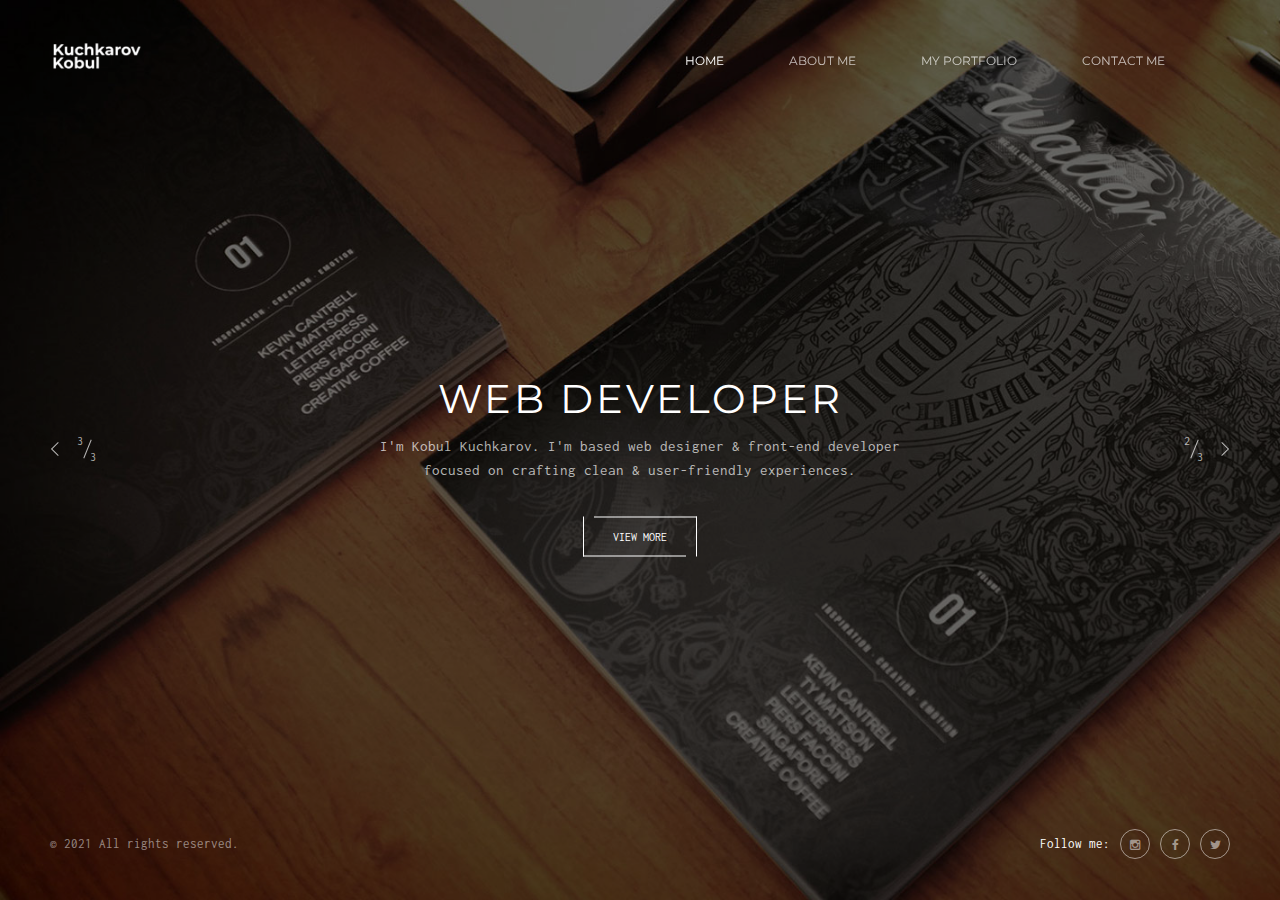
==== docs/index.html @ e6074349 "Done!" ====
<!DOCTYPE html>
<html>
<head>
    <meta http-equiv="content-type" content="text/html; charset=utf-8" />
    <meta name="format-detection" content="telephone=no" />
    <meta name="apple-mobile-web-app-capable" content="yes" />
    <meta name="viewport" content="width=device-width, initial-scale=1, maximum-scale=1.0, user-scalable=no, minimal-ui"/>
    
   <!-- fonts collection 8 -->
    <link href='https://fonts.googleapis.com/css?family=Inconsolata:400,700' rel='stylesheet' type='text/css'>
    <link href='https://fonts.googleapis.com/css?family=Montserrat:400,700' rel='stylesheet' type='text/css'>
    <link href='https://fonts.googleapis.com/css?family=Droid+Serif:400italic,700italic' rel='stylesheet' type='text/css'>

    <link href="css/bootstrap.min.css" rel="stylesheet" type="text/css" />
    <link href="css/bootstrap.extension.css" rel="stylesheet" type="text/css" />
    <link href="css/font-awesome.min.css" rel="stylesheet" type="text/css" />
    <link href="css/style.css" rel="stylesheet" type="text/css" />
    <link href="css/swiper.css" rel="stylesheet" type="text/css" />
    <link href="css/boxesFx.css" rel="stylesheet" type="text/css" />
    <!--[if lt IE 9]>
        <link rel="stylesheet" type="text/css" href="css/ie8-and-down.css" />
    <![endif]-->
    <!--[if IE 9]>
        <link href="css/ie9.css" rel="stylesheet" type="text/css" />
    <![endif]-->

    <link rel="shortcut icon" href="img/favicon.ico" />
    <title>Portfolio - Kobul Kuchkarov</title>
</head>
<body class="fonts-8">

    <!-- LOADER -->
    <div id="content-block">
        <!-- HEADER -->
        <header class="type-4 fixed light">
            <div class="wide-container-fluid">
                <div class="row">
                    <div class="col-xs-6 col-sm-2">
                        <a class="logo" href="index.html"><img src="img/logo1.png" alt="" /></a>  
                    </div>
                    <div class="col-xs-6 col-sm-10 text-right">

                        <div class="navigation-wrapper">

                            <a class="logo responsive"><img src="img/logo1.png" alt="" /></a>

                            <div class="navigation-overflow">
                                <nav class="text-left clearfix">
                                    <ul>
                                        <li class="active">
                                        <a href="index.html">Home</a>
                                        <span class="toggle-icon"></span>
                                    </li>
                                    <li>
                                        <a href="about.html">About Me</a>
                                        <span class="toggle-icon"></span>
                                    </li>
                                    <li>
                                        <a href="portfolio.html">My portfolio</a>
                                        <span class="toggle-icon"></span>
                                    </li>
                                    <li>
                                        <a href="contacts.html">Contact Me</a>
                                        <span class="toggle-icon"></span>
                                    </li>
                                    </ul>
                                </nav>
                            </div>

                            <div class="follow style-1">
                                <span class="title">Follow me:</span>
                                <a class="entry" href="https://www.instagram.com/kkchkrv/" target="_blank"><i class="fa fa-instagram"></i></a>
	                            <a class="entry" href="https://www.facebook.com/k.r.kuchkarov" target="_blank"><i class="fa fa-facebook"></i></a>    
	                            <a class="entry" href="https://twitter.com/KobulKuchkarov" target="_blank"><i class="fa fa-twitter"></i></a>
                            </div>
                            
                        </div>

                        <div class="hamburger-icon open-navigation">
                            <span></span>
                            <span></span>
                            <span></span>
                        </div>
                    </div>
                </div>
            </div>
            <div class="close-layer toggle-visibility"><div class="button-close"></div></div>
        </header>

        <div class="page-height">

            <div class="homepage-9-container">

                <div class="homepage-9-slider">
                    <div id="boxgallery" class="boxgallery" data-effect="effect-1">
                        <div class="panel">
                            <img src="img/background-33.jpg" alt=""/>
                        </div>
                        <div class="panel">
                            <img src="img/background-34.jpg" alt=""/>
                        </div>
                        <div class="panel">
                            <img src="img/background-35.jpg" alt=""/>
                        </div>

                        <div class="boxgallery-text">
                            <div class="boxgallery-text-panel">
                                <div class="text">
                                    <div class="text-animation">
                                    </div>
                                    <div class="empty-space col-xs-b35"></div>
                                    <div class="text-animation delay-1">
                                        <div class="slide-title h2 small light">WEB DEVELOPER</div>
                                    </div>
                                    <div class="empty-space col-xs-b15"></div>
                                    <div class="text-animation delay-2">
                                        <div class="slide-description simple-article large light transparent">I'm Kobul Kuchkarov. I'm based web designer & front‑end developer focused on crafting clean & user‑friendly experiences.</div>
                                    </div>
                                    <div class="empty-space col-xs-b35"></div>
                                    <div class="text-animation delay-3">
                                        <a href="about.html" class="button type-3 light">view more</a>
                                    </div>
                                </div>
                            </div>
                            <div class="boxgallery-text-panel">
                                <div class="text">
                                    <div class="text-animation">
                                    </div>
                                    <div class="empty-space col-xs-b35"></div>
                                    <div class="text-animation delay-1">
                                        <div class="slide-title h2 small light">I'M DEVELOPING</div>
                                    </div>
                                    <div class="empty-space col-xs-b15"></div>
                                    <div class="text-animation delay-2">
                                        <div class="slide-description simple-article large light transparent">Incredible Website, I am passionate about building excellent software that improves the lives of those around me. </div>
                                    </div>
                                    <div class="empty-space col-xs-b35"></div>
                                    <div class="text-animation delay-3">
                                        <a href="portfolio.html" class="button type-3 light">view more</a>
                                    </div>
                                </div>
                            </div>
                            <div class="boxgallery-text-panel">
                                <div class="text">
                                    <div class="text-animation">
                                    </div>
                                    <div class="empty-space col-xs-b35"></div>
                                    <div class="text-animation delay-1">
                                        <div class="slide-title h2 small light">CONTACT ME</div>
                                    </div>
                                    <div class="empty-space col-xs-b15"></div>
                                    <div class="text-animation delay-2">
                                        <div class="slide-description simple-article large light transparent">Let's discuss what do you need. Contact me in any way convenient for you.</div>
                                    </div>
                                    <div class="empty-space col-xs-b35"></div>
                                    <div class="text-animation delay-3">
                                        <a href="contacts.html" class="button type-3 light">view more</a>
                                    </div>
                                </div>
                            </div>
                        </div>
                    </div>
                </div>

                
            </div>
        </div>
        <!-- FOOTER -->
        <footer class="type-2 transparent">
            <div class="wide-container-fluid">
                <div class="row">
                    <div class="col-md-6 col-xs-text-center col-md-text-left col-sm-b10 col-md-b0">
                        <div class="copyright">
                            <div class="simple-article small light transparent">
                                &copy; 2021 All rights reserved. 
                            </div>
                        </div>
                        <div class="empty-space col-xs-b20 col-md-b0"></div>
                    </div>
                    <div class="col-md-6 col-xs-text-center col-md-text-right">
                        <div class="follow style-3">
                            <span class="title">Follow me:</span>
                            <a class="entry" href="https://www.instagram.com/kkchkrv/" target="_blank"><i class="fa fa-instagram"></i></a>
                            <a class="entry" href="https://www.facebook.com/k.r.kuchkarov" target="_blank"><i class="fa fa-facebook"></i></a>    
                            <a class="entry" href="https://twitter.com/KobulKuchkarov" target="_blank"><i class="fa fa-twitter"></i></a>
                        </div>
                    </div>
                </div>
            </div>
        </footer>
    </div>

    <script src="js/jquery-2.1.4.min.js"></script>
    <script src="js/swiper.jquery.min.js"></script>
    <script src="js/jquery.mousewheel.min.js"></script>
    <script src="js/global.js"></script>

    <script src="js/modernizr.custom.js"></script>
    <script src="js/boxesFx.js"></script>
    <script>
        new BoxesFx( document.getElementById( 'boxgallery' ) );
    </script>

</body>
</html>
---- docs/css/style.css ----
/*-------------------------------------------------------------------------------------------------------------------------------*/
/*This is main CSS file that contains custom style rules used in this template*/
/*-------------------------------------------------------------------------------------------------------------------------------*/
/* Template Name: "Modesto"*/
/* Version: 1.0 Initial Release*/
/* Build Date: 06-02-2016*/
/* Author: LionStyle*/
/* Website: http://moonart.net.ua/modesto/ 
/* Copyright: (C) 2016 */
/*-------------------------------------------------------------------------------------------------------------------------------*/

/*--------------------------------------------------------*/
/* TABLE OF CONTENTS: */
/*--------------------------------------------------------*/
/* 01 - RESET STYLES */
/* 02 - GLOBAL SETTINGS */
/* 03 - HEADER */
/* 04 - OVERLAY MENUS */
/* 05 - FOOTER */
/* 06 - HOMEPAGE 1 */
/* 07 - HOMEPAGE 2 */
/* 08 - HOMEPAGE 3 */
/* 09 - HOMEPAGE 8 */
/* 10 - HOMEPAGE 4 */
/* 11 - HOMEPAGE 5 */
/* 12 - HOMEPAGE 6 */
/* 13 - HOMEPAGE 7 */
/* 14 - HOMEPAGE 9 */
/* 15 - HOMEPAGE 10 */
/* 16 - HOMEPAGE 12 */
/* 17 - HOMEPAGE 13 */
/* 18 - HOMEPAGE 14 */
/* 19 - HOMEPAGE 2.1 */
/* 21 - HOMEPAGE 2.3 */
/* 22 - HOMEPAGE 2.4 */
/* 23 - HOMEPAGE 2.5 */
/* 24 - HOMEPAGE 2.6 */
/* 25 - HOMEPAGE VIDEO */
/* 26 - ABOUT 1 */
/* 27 - ABOUT 2 */
/* 28 - ABOUT 3 */
/* 29 - SERVICES 1 */
/* 30 - SERVICES 2 */
/* 31 - SERVICES 3 */
/* 32 - SERVICES 4 */
/* 33 - CONTACTS 1 */
/* 34 - CONTACTS 2 */
/* 35 - PORTFOLIO 1 */
/* 36 - PORTFOLIO 2 */
/* 37 - PORTFOLIO 3 */
/* 38 - PORTFOLIO 4 */
/* 39 - PORTFOLIO 5 */
/* 40 - PORTFOLIO 6 */
/* 41 - PORTFOLIO 7 */
/* 42 - PORTFOLIO DETAIL 1 */
/* 43 - PORTFOLIO DETAIL 2 */
/* 44 - PORTFOLIO DETAIL 3 */
/* 45 - BLOG 1 */
/* 46 - BLOG 2 */
/* 47 - BLOG 3 */
/* 48 - BLOG 4 */
/* 49 - BLOG DETAIL 1 */
/* 50 - BLOG DETAIL 2 */
/* 51 - BLOG DETAIL 3 */
/* 52 - TEASER 1 */
/* 53 - TEASER 2 */
/* 54 - MEDIA QUERIES */
/* 55 - CSS ANIMATIONS */


/*-------------------------------------------------------------------------------------------------------------------------------*/
/* 01 - RESET STYLES */
/*-------------------------------------------------------------------------------------------------------------------------------*/
html{overflow-y: scroll;}
html, body, div, span, applet, object, iframe, h1, h2, h3, h4, h5, h6, p, blockquote, pre, a, abbr, acronym, address, big, cite, code, del, dfn, em, img, ins, kbd, q, s, samp, small, strike, strong, sub, sup, tt, var, b, u, i, center, dl, dt, dd, ol, ul, li, fieldset, form, label, legend, table, caption, tbody, tfoot, thead, tr, th, td, article, aside, canvas, details, embed, figure, figcaption, footer, header, hgroup, menu, nav, output, ruby, section, summary, time, mark, audio, video {margin: 0; padding: 0; border: 0; font-size: 100%; font: inherit; vertical-align: baseline;}
h1, h2, h3, h4, h5, h6{font-weight: 400;}
/* HTML5 display-role reset for older browsers */
article, aside, details, figcaption, figure, footer, header, hgroup, menu, nav, section {display: block;}
blockquote, q {quotes: none;}
blockquote:before, blockquote:after, q:before, q:after {content: ''; content: none;}
body *{-webkit-text-size-adjust:none;}
.clear{clear:both; overflow:hidden; height:0px; font-size:0px; display: block;}
input:focus, select:focus, textarea:focus, button:focus {outline: none;}
input, textarea, select{font-weight: 400; -webkit-appearance: none; appearance: none; border-radius: 0; background: none; border: none; margin: 0; width: 100%;}
textarea{display: block; resize: none; overflow: auto;}
select::-ms-expand{display: none;}
input[type="submit"], input[type="file"]{position: absolute; left: 0; top: 0; width:100%; height:100%; opacity:0; border:none; cursor:pointer; z-index: 1;}
a, a:link, a:visited, a:active, a:hover{cursor: pointer; text-decoration: none; outline: none;}
body{font-weight: 400; font-size: 14px; line-height: 1;}
b, strong{font-weight: 700;}
i{font-family: 'Droid Serif', serif; font-style: italic;}
ul, ol{list-style: none;}
a{color: inherit;}
blockquote .small:before, blockquote footer:before, blockquote small:before{content: "";}
blockquote .small, blockquote footer, blockquote small{color: #222;}


/*-------------------------------------------------------------------------------------------------------------------------------*/
/* 02 - GLOBAL SETTINGS */
/*-------------------------------------------------------------------------------------------------------------------------------*/
/*main*/
#content-block{position: relative; overflow: hidden; left: 0;}
#content-block *:last-child:not(.empty-space){margin-bottom: 0;}
.container{max-width: 100%;}
@media (min-width: 992px) {
	body.min-height .page-height{height: 600px!important;}
}
.wide-container{margin: 0 auto; padding: 0 150px; height: 100%; position: relative;}
.wide-container-fluid{position: relative; padding: 0 50px;}
.wide-container-fluid.wide-paddings{padding: 0 115px;}
.toggle-visibility{opacity: 0; visibility: hidden;}
.toggle-visibility.active, body.mobile .toggle-visibility{opacity: 1; visibility: visible;}
body.mobile .toggle-visibility{display: none;}
body.mobile .toggle-visibility.active{display: block;}
.slide-title, .slide-description, .empty-space{display: block;}
.empty-space:after{content: ""; display: block; clear: both;}
.overflow-hidden{overflow: hidden;}
html.overflow-hidden body{overflow: hidden;}
/*table*/
.table-view{height: 100%; width: 100%; display: table;}
.row-view{display: table-row;}
.cell-view{display: table-cell; vertical-align: middle; width: 10000px;}
/*body selection*/
body ::selection {color: white; background: black;}
body ::-moz-selection {color: white; background: black;}
/*helper classes*/
.nopadding, .nopadding>*[class*="col"]{padding-left: 0; padding-right: 0; margin-left: 0; margin-right: 0;}
.line-through{display: inline-block; position: relative;}
.line-through:after{position: absolute; width: 100%; height: 1px; left: 0; top: 50%; background: currentColor; content: "";}
.clearfix:after{content: ""; display: block; clear: both;}
.valign-middle {
	display: -ms-flexbox;
	display: -webkit-flex;
	display: flex;

	-ms-flex-align: center;
	-webkit-align-items: center;
	-webkit-box-align: center;

	align-items: center;
}
.page-height{position: relative;}
.full-size{position: absolute; left: 0; top: 0; width: 100%; height: 100%;}
.text-left{text-align: left;}
.text-center{text-align: center;}
.text-right{text-align: right;}
.hidden{display: none!important;}
.visible{display: block!important;}
.inline-indent{width: 10px; height: 1px; background: currentColor; display: inline-block; vertical-align: middle; margin-right: 10px; position: relative; top: -1px;}
.fixed-background{background-size: cover; background-position: center top; background-attachment: fixed;}
body.mobile .fixed-background{background-attachment: scroll;}
.label{white-space: normal;}
/*loader*/
#loader-wrapper{position: fixed; left: -100px; top: -100px; right: -100px; bottom: -100px; background: #fff; z-index: 12;}
/*arrow pagination*/
.slider-click{font-size: 12px; line-height: 30px; color: #989898; position: absolute; left: 0; top: 50%; margin-top: -16px; height: 30px; cursor: pointer;}
.slider-click.right{left: auto; right: 0;}
.slider-click .arrow{width: 10px; height: 10px; position: absolute; left: 3px; top: 50%; margin-top: -5px; border-left: 1px currentColor solid; border-bottom: 1px currentColor solid; transform: rotate(45deg); -webkit-transform: rotate(45deg);}
.slider-click.right .arrow{left: auto; right: 3px; transform: rotate(-135deg); -webkit-transform: rotate(-135deg);}
.slider-click .number{position: absolute; left: 10px; width: 53px;}
.slider-click.right .number{left: auto; right: 10px;}
.slider-click .left{text-align: right; float: left; width: 23px; height: 30px; position: relative; top: -8px;}
.slider-click .right{float: right; width: 23px; height: 30px; position: relative; top: 8px;}
.slider-click .middle{position: absolute; left: 50%; top: 50%; width: 1px; height: 20px; margin-top: -10px; background: currentColor; transform: rotate(22deg); -webkit-transform: rotate(22deg);}
.slider-click:hover{color: #000;}
.slider-click:hover .middle{height: 40px; margin-top: -20px;}
.slider-click:hover .left{top: -4px;}
.slider-click:hover .right{top: 4px;}
.slider-click.disabled{opacity: 0; cursor: default;}
.slider-click.light{color: rgba(255,255,255,.7);}
.slider-click.light:hover{color: rgba(255,255,255,1);}
.slider-click .preview-entry{position: absolute; left: 63px; top: 50%; margin-top: -60px; z-index: 2; background-size: cover; background-position: center center; opacity: 0; transform: perspective(500px) rotateY(90deg); -webkit-transform: perspective(500px) rotateY(90deg); transform-origin: 0 50%; -webkit-transform-origin: 0 50%; width: 160px; height: 120px;}
.slider-click.right .preview-entry{transform: perspective(500px) rotateY(-90deg); -webkit-transform: perspective(500px) rotateY(-90deg); transform-origin: 100% 50%; -webkit-transform-origin: 100% 50%; left: auto; right: 63px;}
.slider-click:hover .preview-entry.active{transform: perspective(1000px) rotateY(0deg); -webkit-transform: perspective(1000px) rotateY(0deg); opacity: 1;}
/*mouseover*/
.mouseover{overflow: hidden; background-size: cover; background-position: center top;}
.mouseover:after{position: absolute; left: 0; top: 0; width: 100%; height: 100%; background: rgba(0,0,0,0); content: "";}
.mouseover:hover:after{background: rgba(0,0,0,.4);}
.mouseover:hover:before{transform: rotate(0deg); -webkit-transform: rotate(0deg); opacity: 1;}
.mouseover-helper-frame{z-index: 1; position: absolute; left: 40px; top: 40px; right: 40px; bottom: 40px; opacity: 0;}
.mouseover:hover .mouseover-helper-frame{opacity: 1;}
.mouseover-helper-frame:before, .mouseover-helper-frame:after{border: 1px rgba(255,255,255,.4) solid; content: ""; position: absolute; width: 0%; height: 0%;}
.mouseover:hover .mouseover-helper-frame:before, .mouseover:hover .mouseover-helper-frame:after{width: 100%; height: 100%;}
.mouseover-helper-frame:before{border-top-color: transparent; border-right-color: transparent; left: 0; bottom: 0;}
.mouseover-helper-frame:after{border-bottom-color: transparent; border-left-color: transparent; right: 0; top: 0;}
.mouseover-helper-icon{width: 69px; height: 69px; position: absolute; left: 50%; top: 50%; margin: -34.5px 0 0 -34.5px; z-index: 1; transform: rotate(45deg); -webkit-transform: rotate(45deg); opacity: 0;}
.mouseover-helper-icon:before{width: 100%; height: 1px; left: 50%; margin-left: -34.5px; top: 34px; content: ""; background: #fff; position: absolute;}
.mouseover-helper-icon:after{height: 100%; width: 1px; top: 50%; margin-top: -34.5px; left: 34px; content: ""; background: #fff; position: absolute;}
.mouseover:hover .mouseover-helper-icon{transform: rotate(0deg); -webkit-transform: rotate(0deg); opacity: 1;}
body.mobile .mouseover .mouseover-helper-frame, body.mobile .mouseover .mouseover-helper-icon, body.mobile .mouseover:after{display: none;}
.mouseover-simple{position: relative; display: inline-block; white-space: nowrap;}
.mouseover-simple:after, .mouseover-simple:before{content: ""; position: absolute; height: 1px; right: 50%; left: 50%; background: currentColor; top: 50%;}
.mouseover-simple.size-1:after, .mouseover-simple.size-1:before{height: 2px; margin-top: -2px;}
.mouseover-simple:before{left: 50%; right: 50%;}
.mouseover-simple:hover:after, .mouseover-simple.active:after{left: -5px;}
.mouseover-simple:hover:before, .mouseover-simple.active:before{right: -5px;}
.blog-mouseover-1{background: url(../img/blog-mouseover-pixel-1.png) repeat-y; background-size: 100000px 34px; background-position: -100000px 5px; -webkit-transition:all 0.3s ease-out; transition:all 0.3s ease-out;}
.blog-mouseover-1:hover{background-position: 0 5px; -webkit-transition:all 60s ease-out; transition:all 60s ease-out;}

.blog-mouseover-2{background: url(../img/blog-mouseover-pixel-2.png) repeat-y; background-size: 100000px 24px; background-position: -100000px -1px; -webkit-transition:all 0.3s ease-out; transition:all 0.3s ease-out;}
.blog-mouseover-2:hover{background-position: 0 -1px; -webkit-transition:all 60s ease-out; transition:all 60s ease-out;}
.h5.blog-mouseover-2{background-position: -100000px -2px;}
.h5.blog-mouseover-2:hover{background-position: 0 -2px;}

.blog-mouseover-3{background: url(../img/blog-mouseover-pixel-3.png) repeat-y; background-size: 100000px 30px; background-position: -100000px 2px; -webkit-transition:all 0.3s ease-out; transition:all 0.3s ease-out;}
.blog-mouseover-3:hover{background-position: 0 2px; -webkit-transition:all 60s ease-out; transition:all 60s ease-out;}
/* Tablets (>=768px)*/
@media (max-width: 991px) {
	.blog-mouseover-1, .blog-mouseover-2{background: none;}
}
/*poster 3d*/
.poster-3d *, .poster-3d *:after, .poster-3d *:before, .poster-3d:after{transition-delay: 0s!important; -webkit-transition-delay: 0s!important;}
.poster-3d.mouseover:hover:after{background: rgba(0,0,0,.15);}
.poster-3d *[class*="layer-"]{z-index: 1;}
.poster-3d:not(.animation-disabled), .poster-3d:not(.animation-disabled) *[class*="layer-"]{-webkit-transition:all 0.15s ease-out; transition:all 0.15s ease-out;}
.poster-3d.shadow:hover{box-shadow: 0 45px 100px rgba(0, 0, 0, 0.4);}
.poster-3d .shine{opacity: 0; z-index: 1;}
.poster-3d:hover .shine{opacity: 1;}
/**/
.simple-article{font-size: 14px; line-height: 24px; color: #222;}
.simple-article.small{font-size: 13px; line-height: 24px;}
.simple-article.large{font-size: 15px; line-height: 24px;}
.simple-article.light{color: #fff;}
.simple-article.grey{color: #989898;}
.simple-article.transparent{color: rgba(34,34,34,.7);}
.simple-article.light.transparent{color: rgba(255,255,255,.7);}
.simple-article.grey.transparent{color: rgba(152,152,152,.7);}
.simple-article img{max-width: 100%; height: auto; display: block;}
.simple-article ol{counter-reset: number;}
.simple-article ol li{padding-left: 0; margin-bottom: 8px;}
.simple-article ol li:before{counter-increment: number; content: "#" counter(number); color: #10ace0; margin-right: 5px;}
.simple-article ul li{margin-bottom: 8px;}
.simple-article ul li:before{content: ""; width: 15px; height: 1px; background: currentColor; display: inline-block; margin: 0 6px 0 15px; vertical-align: middle; position: relative; top: -1px;}
.simple-article ul.no-dash li:before{display: none;}
.simple-article h1, .h1, .simple-article h2, .h2, .simple-article h3, .h3, .simple-article h4, .h4, .simple-article h5, .h5, .simple-article h6, .h6{color: #222; margin: 0; font-weight: 400;}
.simple-article.light h1, .simple-article.light .h1, .h1.light, .simple-article.light h2, .simple-article.light .h2, .h2.light, .simple-article.light h3, .simple-article.light .h3, .h3.light, .simple-article.light h4, .simple-article.light .h4, .h4.light, .simple-article.light h5, .simple-article.light .h5, .h5.light, .simple-article.light h6, .simple-article.light .h6, .h6.light{color: #fff;}
.simple-article h1, .h1{font-size: 90px; line-height: 1em;}
.simple-article h1.small, .h1.small{font-size: 80px; line-height: 1em;}
.simple-article h2, .h2{font-size: 60px; line-height: 1em;}
.simple-article h2.small, .h2.small{font-size: 40px; line-height: 1em;}
.simple-article h3, .h3{font-size: 34px; line-height: 1em;}
.simple-article h3.small, .h3.small{font-size: 28px; line-height: 30px;}
.simple-article h4, .h4{font-size: 24px; line-height: 30px;}
.simple-article h4.small, .h4.small{font-size: 18px; line-height: 24px;}
.simple-article h5, .h5{font-size: 16px; line-height: 24px;}
.simple-article h5.small, .h5.small{font-size: 15px; line-height: 24px; }
.simple-article h6, .h6{font-size: 14px; line-height: 24px;}
.simple-article h6.small, .h6.small{font-size: 12px; line-height: 24px;}
.simple-article a:hover{text-decoration: underline;}
.simple-article a.button:hover, .simple-article a.mouseover-simple:hover{text-decoration: none;}
.simple-article.border-left{padding-left: 30px; border-left: 3px #222 solid;}
.simple-article.light.border-left{border-left-color: #fff;}
.simple-article br{line-height: 30px;}
.title-line{margin-bottom: 30px;}
.title-line span{height: 5px; width: 30px; display: inline-block; vertical-align: bottom; background: currentColor;}
/*Phones (<768px)*/
@media (max-width: 767px) {
	.simple-article h1, .h1{font-size: 34px;}
	.simple-article h1.small, .h1.small{font-size: 34px;}
	.simple-article h2, .h2{font-size: 30px;}
	.simple-article h2.small, .h2.small{font-size: 30px;}
	.simple-article h3, .h3{font-size: 28px;}
}
/**/
.button{display: inline-block; cursor: pointer; position: relative; text-align: center;}
.button input{opacity: 0;}
.button.type-1, .button.type-2{font-size: 13px; line-height: 18px; color: #989898; padding: 6px 0; position: relative; text-transform: uppercase;}
.button.type-2{color: rgba(34,34,34,.7);}
.button.type-1 span, .button.type-2 span{color: #222;}
.button.type-1:hover, .button.type-2:hover{color: #000;}
.button.type-1:after, .button.type-2:after{position: absolute; left: 0; bottom: 0; width: 100%; height: 1px; background: #a1a1a1; content: "";}
.button.type-2:after{background: #000;}
.button.type-1:hover:after, .button.type-2:hover:after{bottom: 100%; background: #000;}
.button.type-1.light, .button.type-2.light{color: rgba(255,255,255,.7);}
.button.type-1.light:hover, .button.type-2.light:hover{color: rgba(255,255,255,1)!important;}
.button.type-1.light span, .button.type-2.light span{color: #fff;}
.button.type-1.light:after, .button.type-2.light:after{background: #fff!important;}
.button.type-2:after{height: 2px;}
.button.type-3{color: #000; font-size: 12px; line-height: 18px; padding: 11px 30px; text-transform: uppercase; position: relative;}
.button.type-3:before{position: absolute; left: 0; top: 0; right: 11px; bottom: 0; border-left: 1px #000 solid; border-bottom: 1px #000 solid; content: "";}
.button.type-3:hover:before{left: 11px;}
.button.type-3:after{position: absolute; left: 11px; top: 0; right: 0; bottom: 0; border-right: 1px #000 solid; border-top: 1px #000 solid; content:"";}
.button.type-3:hover:after{right: 11px;}
.button.type-3.light{color: #fff;}
.button.type-3.light:before, .button.type-3.light:after{border-color: #fff;}
.button.type-3.grey{color: #222;}
.button.type-3.grey:before, .button.type-3.grey:after{border-color: #474645;}
.button-close{width: 46px; height: 46px; background: #151515; display: block; position: absolute; right: 0; top: 0; cursor: pointer;}
.button-close:before, .button-close:after{width: 14px; height: 2px; position: absolute; left: 50%; top: 50%; margin: -1px 0 0 -7px; content: ""; background: #fff; transform: rotate(45deg); -webkit-transform: rotate(45deg);}
.button-close:after{transform: rotate(-45deg); -webkit-transform: rotate(-45deg);}
.button-close:hover{background: #fff;}
.button-close:hover:before, .button-close:hover:after{background: #151515;}
.button-link{font-size: 12px; line-height: 30px; color: rgba(157,157,157,1); text-transform: uppercase; display: inline-block; position: relative; padding: 0 30px;}
.button-link.light{color: #fff;}
.button-link:before, .button-link:after{width: 16px; height: 1px; background: rgba(157,157,157,.5); content: ""; position: absolute; top: 50%; left: 0px;}
.button-link.light:before, .button-link.light:after{background: rgba(255,255,255,.5);}
.button-link:after{left: auto; right: 0px;}
.button-link:hover:before{left: 5px; background: currentColor;}
.button-link:hover:after{right: 5px; background: currentColor;}
.play-button{width: 76px; height: 76px; position: absolute; left: 50%; top: 50%; margin: -38px 0 0 -38px; cursor: pointer;}
.play-button:before{position: absolute; left: 0; top: 0; right: 0; bottom: 0; content: ""; border-radius: 50%; -webkit-border-radius: 50%; border: 2px #fff solid;}
.play-button:hover:before{left: -5px; top: -5px; right: -5px; bottom: -5px;}
.play-button:after{position: absolute; left: 50%; top: 50%; margin: -10px 0 0 -8px; content: ""; width: 0; height: 0; border-style: solid; border-width: 10px 0 10px 20px; border-color: transparent transparent transparent #fff;}
/**/
.input-wrapper{position: relative;}
.input-wrapper label{font-size: 14px; line-height: 12px; color: #989898; position: absolute; left: 0; width: 100%; top: 14px;}
.input-wrapper.light label{color: rgba(255,255,255,.5);}
.input-wrapper.invalid:after{content: ""; position: absolute; left: 0; bottom: 0; width: 100%; height: 1px; background: red;}
.input-wrapper .input{height: 40px; line-height: 40px; font-size: 14px; line-height: 40px; color: #fff; position: relative; z-index: 1; padding: 0 10px;}
.input-wrapper.light .input{color: #222;}
.input-wrapper textarea.input{height: 74px; line-height: 16px; padding: 5px 10px;}
.input-wrapper span{position: absolute; width: 100%; height: 1px; background: #989898; bottom: 0; left: 0; overflow: hidden;}
.input-wrapper.light span{background: rgba(255,255,255,.3);}
.input-wrapper span:after{content: ""; position: absolute; left: 0; bottom: 0; width: 0; height: 100px; background: #222;}
.input-wrapper.light span:after{background: #fff;}
.input-wrapper.focus .input+label{top: 48px; font-size: 11px; color: #222;}
.input-wrapper.light.focus .input+label{color: #fff;}
.input-wrapper.focus .input+label+span{height: 40px;}
.input-wrapper.focus .input+label+span:after{width: 100%;}
.input-wrapper.focus textarea.input+label{top: 82px;}
.input-wrapper.focus textarea.input+label+span{height: 74px;}

.input-wrapper label, .input-wrapper span, .input-wrapper span:after, .input-wrapper .icon{-webkit-transition:all 0.15s ease-out; transition:all 0.15s ease-out;}

.input-wrapper.focus span, .input-wrapper.focus label, .input-wrapper span:after, .input-wrapper.focus .icon{transition-delay: 0.3s; -webkit-transition-delay: 0.3s;}
.input-wrapper.focus span:after{transition-delay: 0s; -webkit-transition-delay: 0s;}
.input-wrapper.icon .input{padding-right: 40px;}
.input-wrapper.icon .icon{position: absolute; width: 40px; height: 40px; right: 0; top: 0; line-height: 40px; text-align: center; color: #aeaeae; font-size: 16px;}
.input-wrapper.icon .icon input{position: absolute; left: 0; top: 0; width: 100%; height: 100%;}
.input-wrapper.icon.focus .icon{color: #fff;}
.input-wrapper.light.icon .icon{color: #fff;}
.input-wrapper.light.icon.focus .icon{color: #aeaeae;}
/**/
.simple-slider{height: 750px; height: 80vh;}
.simple-slider .swiper-slide{background-size: cover; background-position: center top;}
.simple-slider.style-1{height: 600px;}
.simple-slider.style-1 .swiper-slide:before{content: ""; position: absolute; left: 0; top: 0; width: 100%; height: 100%; background: rgba(0,0,0,.3);}
/**/
.video-popup .iframe-wrapper{position: absolute; left: 0; top: 46px; bottom: 46px; right: 0;}

@media (max-width: 1360px) {
	.wide-container{padding: 0 50px;}
}
/* Tablets (>=768px)*/
@media (max-width: 991px) {
	.page-height.tablets-initial, body.min-height .page-height.tablets-initial{height: auto!important;}
	.simple-slider{height: 600px;}
}
/*Phones (<768px)*/
@media (max-width: 767px) {
	.page-height.responsive-initial, body.min-height .page-height.responsive-initial{height: auto!important;}
	.wide-container-fluid, .wide-container-fluid.wide-paddings, .wide-container{padding: 0 15px;}
	.simple-slider, .simple-slider.style-1{height: 300px;}
}


/*-------------------------------------------------------------------------------------------------------------------------------*/
/* 03 - HEADER */
/*-------------------------------------------------------------------------------------------------------------------------------*/
header{z-index: 10; position: relative; vertical-align: middle;}
header.fixed{position: fixed; left: 0; top: 0; width: 100%; -webkit-backface-visibility: hidden;}
header.absolute{position: absolute; left: 0; top: 0; width: 100%;}
header.fixed.scrolled{background: #fff; box-shadow: 0 0 10px rgba(0,0,0,.3);}
header.fixed.light.scrolled{background: #222;}
header.white{background: #fff;}
header.border-bottom{border-bottom: 1px #e3e3e3 solid;}
.logo{display: inline-block; height: 50px; line-height: 50px; margin-top: -20px; position: relative; top: 10px; vertical-align: bottom;}
.logo img{display: inline-block; vertical-align: middle; max-height: 30px; width: auto; top: -2px; position: relative;}
.logo.responsive{display: none; position: absolute; left: 15px; top: 10px;}
.navigation-wrapper{display: inline-block; margin-right: 65px;}
.navigation-wrapper:last-child{margin-right: 0;}
nav{display: block; position: relative; z-index: 1; top: 3px;}
@media (min-width: 992px) {
	nav li{float: left; position: relative;}
	nav>ul>li:not(:last-child){margin-right: 65px;}
	nav>ul>li>a{font-size: 12px; line-height: 30px; color: #989898; text-transform: uppercase; position: relative; display: inline-block;}
	nav>ul>li:hover>a, nav>ul>li.active>a{color: #444;}
	nav>ul ul{position: absolute; width: 200px; left: 50%; margin-left: -100px; top: 100%; padding: 15px 0; background: #222; opacity: 0; visibility: hidden; transform: translateX(10%); -webkit-transform: translateX(10%); display: block!important;}
	nav li:hover>ul{opacity: 1; visibility: visible; transform: translateX(0%); -webkit-transform: translateX(0%);}
	nav>ul ul li{float: none; padding: 0 30px;}
	nav>ul ul li a, .megamenu a{display: block; font-size: 12px; line-height: 18px; padding: 10px 0; color: rgba(255,255,255,.7); text-transform: uppercase; position:relative;}
	nav>ul>li>ul>li>a{padding-right: 15px;}
	nav>ul>li>ul>li>a+.toggle-icon{position: absolute; width: 0; height: 0; border-style: solid; border-width: 3px 0 3px 4px; border-color: transparent transparent transparent rgba(255,255,255,.7); right: 30px; top: 14px; content: "";}
	nav>ul>li>ul>li.active>a+.toggle-icon{border-color: transparent transparent transparent #fff;}
	nav>ul ul li:hover>a, nav>ul ul li.active>a, .megamenu a:hover, .megamenu a.active{color: #fff;}
	nav>ul ul ul{left: 100%; margin-left: 2px; top: -15px;}
	.megamenu-wrapper{position: static;}
	.megamenu{position: absolute; width: 100%; min-width: 830px; right: 0; top: 100%; padding: 15px 0; background: #222; padding: 15px 30px; opacity: 0; visibility: hidden; transform: translateX(10%); -webkit-transform: translateX(10%); display: block!important;}
	nav li:hover>.megamenu{opacity: 1; visibility: visible; transform: translateX(0%); -webkit-transform: translateX(0%);}
	.megamenu .title{font-size: 15px; line-height: 21px; color: #fff; padding: 8px 0; text-transform: uppercase; display: block;}
	header.light nav>ul>li>a{color: rgba(255,255,255,.7);}
	header.light nav>ul>li:hover>a, header.light nav>ul>li.active>a{color: #fff;}
}
.header-content{padding: 15px 0;}
.header-content .grey-line.vertical{position: relative; height: 60px; margin-top: -30px; top: 15px; display: inline-block; vertical-align: top;}
.header-block{line-height: 30px; color: #222;}
header.light .header-block{color: #fff;}
.header-block.grey{color: #989898;}
.header-block>a{margin: 0 45px;}
.header-block>a:first-child{margin-left: 0;}
.header-block>a:last-child{margin-right: 0;}
.hamburger-icon{width: 20px; height: 30px; position: relative; display: inline-block; cursor: pointer; margin-right: 45px; vertical-align: bottom;}
.hamburger-icon:last-child{margin-right: 0;}
.hamburger-icon span{width: 20px; height: 2px; background: #444; position: absolute; left: 0;}
.hamburger-icon.light span{background: #fff;}
header.light .hamburger-icon span{background: #fff;}
.hamburger-icon span:nth-child(1){top: 8px;}
.hamburger-icon:hover span:nth-child(1){top: 6px;}
.hamburger-icon span:nth-child(2){top: 14px;}
.hamburger-icon span:nth-child(3){top: 20px;}
.hamburger-icon:hover span:nth-child(3){top: 22px;}
.hamburger-icon.open-navigation{margin-right: 15px;}
.hamburger-icon.open-navigation:last-child{margin-right: 0;}
.hamburger-icon.open-navigation span{background: #444; width: 3px; height: 3px; border-radius: 50%; -webkit-border-radius: 50%; left: 13px;}
.open-navigation{display: none;}
header .follow{display: none; position: absolute; left: 0; bottom: 5px; width: 100%; text-align: left; padding: 0 15px; white-space: nowrap;}
header .follow .title, header .follow .entry{margin: 0;}

/*Desktops (>=992px)*/
@media (max-width: 1199px) {
	nav>ul>li:not(:last-child){margin-right: 35px;}
}

/* Tablets (>=768px)*/
@media (max-width: 991px) {
	.navigation-wrapper{-webkit-transition:all 0.3s ease-out; transition:all 0.3s ease-out;}
	.open-navigation{display: inline-block;}
	.navigation-wrapper{position: fixed; top: 0; width: 274px; left: -274px; height: 100%; background: white; z-index: 1;}
	.navigation-wrapper:before{content: ""; position: absolute; left: 0; top: 100%; margin-top: -1px; width: 100%; height: 300px; background: inherit;}
	.navigation-overflow{position: absolute; left: 0; top: 50px; bottom: 40px; right: 0; overflow-y: auto; -webkit-overflow-scrolling: touch;}
	body.open-menu .navigation-wrapper{transform: translateX(100%); -webkit-transform: translateX(100%);}
	header .close-layer{position: fixed; left: -150px; top: -150px; right: -150px; bottom: -150px; background: rgba(0,0,0,.5);}
	header .close-layer .button-close{top: 150px; right: 150px;}
	header .follow{display: block;}
	.logo.responsive{display: block;}

	nav{padding: 0 15px;}
	nav li{margin: 0!important; position: relative;}
	nav a{display: block; position: relative;}
	nav ul ul, .megamenu, .megamenu .rs-slide{padding-left: 15px;}
	.megamenu .row, .megamenu .row>*[class*="col"]{padding-left: 0; padding-right: 0; margin-left: 0; margin-right: 0;}
	nav ul ul, .rs-slide,.megamenu{display: none; -webkit-transition: none!important; transition: none!important;}
	/**/
	nav>ul>li>a{font-size: 20px; line-height: 22px; padding: 10px 30px 10px 0; text-transform: uppercase; color: #444;}
	nav>ul>li>a:before{content: ""; position: absolute; left: 0; bottom: 0; width: 0; height: 1px; background: #444;}
	nav>ul>li.active>a:before, nav>ul>li:hover>a:before, nav a.selected:before{width: 100%;}
	/**/
	nav>ul>li>ul>li>a, .megamenu .title{font-size: 16px; line-height: 18px; padding: 10px 30px 10px 0; color: #989898;}
	nav>ul>li>ul li.active>a, nav>ul>li>ul li:hover>a, .megamenu .rs-slide a.active, .megamenu .rs-slide a:hover, .megamenu .title.active, .megamenu .title:hover{color: #444;}
	/**/
	nav ul ul ul a, .megamenu .rs-slide a{font-size: 14px; line-height: 18px; text-transform: none; color: #989898; padding: 5px 0 5px 15px;}
	nav ul ul ul a:before, .megamenu .rs-slide a:before{width: 3px; height: 3px; background: currentColor; position: absolute; left: 0px; top: 14px; content: ""; border-radius: 50%; -webkit-border-radius: 50%;}
	/**/
	nav .toggle-icon{width: 41px; height: 41px; position: absolute; right: -12px; top: 0; cursor: pointer; color: #444;}
	nav .toggle-icon:before{position: absolute; width: 17px; height: 1px; background: currentColor; left: 12px; top: 20px; content: "";}
	nav .toggle-icon:after{position: absolute; width: 1px; height: 17px; background: currentColor; left: 20px; top: 12px; content: "";}
	nav .toggle-icon.active:after{height: 0; top: 20px;}
	nav>ul>li>ul>li .toggle-icon, .megamenu .toggle-icon{color: #989898;}

	/**/
	header nav{overflow: hidden;}
	header nav>ul>li{-webkit-transition:all 0.6s cubic-bezier(0.7, 0, 0.3, 1); transition:all 0.6s cubic-bezier(0.7, 0, 0.3, 1); transform: translateX(100%); -webkit-transform: translateX(100%); opacity: 0;}
	body.open-menu header nav>ul>li{transform: translateX(0%); -webkit-transform: translateX(0%); opacity: 1;}

	body.open-menu nav>ul>li:nth-child(1){transition-delay: 60ms; -webkit-transition-delay: 60ms;}
	body.open-menu nav>ul>li:nth-child(2){transition-delay: 120ms; -webkit-transition-delay: 120ms;}
	body.open-menu nav>ul>li:nth-child(3){transition-delay: 180ms; -webkit-transition-delay: 180ms;}
	body.open-menu nav>ul>li:nth-child(4){transition-delay: 240ms; -webkit-transition-delay: 240ms;}
	body.open-menu nav>ul>li:nth-child(5){transition-delay: 300ms; -webkit-transition-delay: 300ms;}
	body.open-menu nav>ul>li:nth-child(6){transition-delay: 360ms; -webkit-transition-delay: 360ms;}
	body.open-menu nav>ul>li:nth-child(7){transition-delay: 420ms; -webkit-transition-delay: 420ms;}
	body.open-menu nav>ul>li:nth-child(8){transition-delay: 480ms; -webkit-transition-delay: 480ms;}
	body.open-menu nav>ul>li:nth-child(9){transition-delay: 540ms; -webkit-transition-delay: 540ms;}
	body.open-menu nav>ul>li:nth-child(10){transition-delay: 600ms; -webkit-transition-delay: 600ms;}
}

/*header type 1*/
header.type-1{padding: 42.5px 35px; height: 115px;}
@media (max-height: 700px) {
	header.type-1{padding: 20px 15px; height: 70px;}
}
/*Phones (<768px)*/
@media (max-width: 767px) {
	header.type-1{padding: 10px 0; height: 50px; margin-bottom: 15px;}
}

/*header type 2*/
header.type-2{padding: 55px 0; height: 140px;}
/*Phones (<768px)*/
@media (max-width: 767px) {
	header.type-2{padding: 10px 0; height: 50px; margin-bottom: 15px;}
}
@media (min-width: 768px) {
	header.fixed.scrolled.type-2{padding: 22px 0; height: 74px;}
}

/*header type 3*/
header.type-3{padding: 31px 0; height: 92px;}
/*Phones (<768px)*/
@media (max-width: 767px) {
	header.type-3{padding: 10px 0; height: 50px; margin-bottom: 15px;}
}

/*header type 4*/
header.type-4{padding: 42.5px 0; height: 115px;}
/*Phones (<768px)*/
@media (max-width: 767px) {
	header.type-4{padding: 10px 0; height: 50px; margin-bottom: 15px;}
}
@media (min-width: 768px) {
	header.fixed.scrolled.type-4{padding: 22px 0; height: 74px;}
}

/*header type 5*/
header.type-5{background: #222;}

.header-empty-space{height: 115px;}
/*Phones (<768px)*/
@media (max-width: 767px) {
	.header-empty-space{height: 65px;}
}


/*-------------------------------------------------------------------------------------------------------------------------------*/
/* 04 - OVERLAY MENUS */
/*-------------------------------------------------------------------------------------------------------------------------------*/
.overlay{position: fixed; left: 0px; top: 0px; width: 100%; bottom: 0px; visibility: hidden; opacity: 0; z-index: 11;}
.overlay.frame{left: 30px; top: 30px; right: 30px; bottom: 30px; width: auto;}
.overlay .animation-wrapper{background: rgba(34,34,34,.95); transform: perspective(1000px) rotateX(66deg) scale(0.3) skewX(32deg) skewY(-40deg) rotateY(12deg); -webkit-transform: perspective(1000px) rotateX(66deg) scale(0.3) skewX(32deg) skewY(-40deg) rotateY(12deg);}
.overlay.active{visibility: visible; opacity: 1;}
body.mobile .overlay{left: -100%;}
body.mobile .overlay.active{left: 0%;}
body.mobile .overlay.frame.active{left: 30px;}
.overlay.active .animation-wrapper{transform: perspective(1000px) rotateX(0deg) scale(1) skewX(0deg) skewY(0deg) rotateY(0deg); -webkit-transform: perspective(1000px) rotateX(0deg) scale(1) skewX(0deg) skewY(0deg) rotateY(0deg);}
.overlay .content-wrapper{overflow: auto; -webkit-overflow-scrolling: touch; overflow-x: hidden; opacity: 0;}
.overlay.active .content-wrapper{opacity: 1;}
.overlay .cell-view.page-height{padding: 50px 0 15px 0;}
.overlay.frame .overlay-cell-align{margin-top: -60px;}
.overlay.frame .cell-view.page-height{padding-top: 110px;}

@media (min-width: 992px) {
	.overlay nav{display: block; margin-top: -8px;}
	.overlay nav > ul > li{padding-bottom: 26px; margin-right: 0;}
	.overlay nav > ul > li > a{font-size: 18px; color: #fff; line-height: 36px;}
	.overlay nav > ul > li > a:before{position: absolute; width: 0%; height: 1px; background: #fff; content: ""; left: 0; bottom: 0;}
	.overlay nav > ul > li:hover > a:before, .overlay nav > ul > li.active > a:before{width: 100%;}
	.overlay nav li{float: none; margin-left: 0!important;}
}
.overlay nav.single-column > ul > li:hover > a:before{width: 0;}
.overlay nav.single-column > ul > li > a:hover:before, .overlay nav.single-column > ul > li.active > a:before{width: 100%;}

.overlay .megamenu-wrapper{position: relative;}
.overlay .megamenu{right: auto; left: 100%; top: 0;}
.overlay nav>ul>li:nth-child(4) .megamenu, .overlay nav>ul>li:nth-child(5) .megamenu, .overlay nav>ul>li:nth-child(6) .megamenu, .overlay nav>ul>li:nth-child(7) .megamenu, .overlay nav>ul>li:nth-child(8) .megamenu{top: auto; bottom: 0;}
.overlay nav>ul>li>ul{left: 100%; margin-left: 0; top: 0;}
.overlay nav>ul>li:nth-child(4)>ul, .overlay nav>ul>li:nth-child(5)>ul, .overlay nav>ul>li:nth-child(6)>ul, .overlay nav>ul>li:nth-child(7)>ul, .overlay nav>ul>li:nth-child(8)>ul{top: auto; bottom: 0;}
.overlay .button-close{position: fixed; z-index: 2;}
.overlay.frame .button-close{top: 30px; right: 30px;}
/**/
.twitter-entry{background: #1cb7eb; padding: 30px;}
.twitter-entry.light{background: #efefef;}
.twitter-entry a:hover{text-decoration: underline;}
.twitter-entry .date, .twitter-entry .link{font-size: 11px; line-height: 20px; color: rgba(255,255,255,.7);}
.twitter-entry.light .date, .twitter-entry.light .link, .twitter-entry.light .author{color: #989898;}
.twitter-entry .author{font-size: 12px; line-height: 20px; color: #fff;}
.twitter-entry .link{font-size: 12px;}
.twitter-entry .fa{font-size: 18px; color: rgba(255,255,255,.7);}
.twitter-entry.light .fa{color: #1cb7eb;}
.overlay-thumbnails-wrapper{max-width: 375px;}
.overlay-thumbnails-wrapper-two-columns{max-width: 360px;}
.overlay-thumbnail{display: block; position: relative; overflow: hidden; background: #000;}
.overlay-thumbnail img{display: block; width: 100%; height: auto;}
.overlay-thumbnail img:first-child{opacity: 0.6;}
.overlay-thumbnail img:last-child{position: absolute; left: 0; top: 0;}
.overlay-thumbnail:hover img:last-child{transform: scale(2); -webkit-transform: scale(2); opacity: 0;}
.icon-description-entry .fa{float: left; line-height: inherit; font-size: 20px;}
.icon-description-entry .fa+p{margin-left: 35px;}

/* Tablets (>=768px)*/
@media (max-width: 991px) {
	.overlay nav{padding: 0;}
	/**/
	.overlay nav>ul>li>a{color: #fff;}
	.overlay nav>ul>li>a:before{background: #fff;}
	/**/
	.overlay nav>ul>li>ul>li>a, .overlay .megamenu .title{color: rgba(255,255,255,.5);}
	.overlay nav>ul>li>ul li.active>a, .overlay nav>ul>li>ul li:hover>a, .overlay .megamenu .rs-slide a.active, .overlay .megamenu .rs-slide a:hover, .overlay .megamenu .title.active, .overlay .megamenu .title:hover{color: #fff;}
	/**/
	.overlay nav .toggle-icon{color: #fff;}
	.overlay nav>ul>li>ul>li .toggle-icon, .overlay .megamenu .toggle-icon{color: rgba(255,255,255,.5);}
	/**/
	.overlay nav.single-column>ul>li>a{padding-right: 0; display: inline-block;}
}

/*Phones (<768px)*/
@media (max-width: 767px) {
	.overlay.frame{left: 15px; top: 15px; right: 15px; bottom: 15px;}
	.overlay.frame .overlay-cell-align{margin-top: -30px;}
	.overlay.frame .cell-view.page-height{padding-top: 80px;}
	.overlay.frame .button-close{top: 15px; right: 15px;}
	body.mobile .overlay.frame.active{left: 15px;}
}


/*-------------------------------------------------------------------------------------------------------------------------------*/
/* 05 - FOOTER */
/*-------------------------------------------------------------------------------------------------------------------------------*/
footer{padding: 42.5px 0; background: #222; line-height: 30px; position: relative; z-index: 1;}
.copyright{padding: 3px 0;}
.copyright .simple-article{font-family: inherit!important; font-weight: 400!important;}
.copyright .simple-article.light.transparent{color: rgba(255,255,255,.5);}
.copyright .fa{color: #fe2b2b;}
.copyright a{color: #fff; text-decoration: none!important;}
footer.light .copyright a{color: #222;}
.copyright a:hover{color: #fe2b2b!important;}
.developed-by{display: inline-block; white-space: nowrap;}
.follow{font-size: 0;}
.follow .title{margin: 0 5px; display: inline-block; color: #fff; font-size: 13px; vertical-align: bottom; line-height: 30px;}
.follow .entry{width: 30px; height: 30px; text-align: center; color: #6f6f6f; border-radius: 50%; -webkit-border-radius: 50%; display: inline-block; margin: 0 5px; position: relative; border: 1px transparent solid; background: #111; font-size: 12px; vertical-align: bottom;}
.follow .entry:last-child{margin-right: 0;}
.follow .entry .fa{position: relative; line-height: 28px;}
.follow .entry:before{position: absolute; border-radius: 50%; -webkit-border-radius: 50%; left: -2px; top: -2px; right: -2px; bottom: -2px; content: ""; background: #fff; transform: scale(0); -webkit-transform: scale(0);}
.follow .entry:hover:before{transform: scale(1); -webkit-transform: scale(1);}
.follow .entry:hover{color: #111;}
.follow.style-1 .entry{color: #989898; background: none;}
.follow.style-1 .entry:hover{color: #fff;}
.follow.style-1 .entry:before{background: #989898;}
.follow.style-1 .title{color: #222;}
.follow.style-2 .entry{color: #9b9ca0; background: none; border-color: #9b9ca0;}
.follow.style-2 .entry:before{background: #222;}
.follow.style-3 .entry{color: rgba(255,255,255,.5); background: none; border-color: rgba(255,255,255,.5);}
.follow.style-3 .entry:hover{color: #222;}
.follow.style-3 .entry:before{background: #fff;}
.follow.style-4 .title{color: #989898;}
.follow.style-4 .entry{color: #cbcbcb; border-color: #cbcbcb; background: none;}
.follow.style-4 .entry:hover{color: #fff;}
.follow.style-4 .entry:before{background: #cbcbcb;}
footer.light{background: none;}
footer.transparent{background: none;}
.grey-line{border-bottom: 1px #e3e3e3 solid;}
.grey-line.vertical{border-left: 1px #e3e3e3 solid;}
.footer-nav{font-size: 0;}
.footer-nav a{display: inline-block; vertical-align: bottom; font-size: 12px; line-height: 30px; text-transform: uppercase; margin: 0 20px; color: rgba(255,255,255,.7);}
.footer-nav a:first-child{margin-left: 0;}
.footer-nav a:last-child{margin-right: 0;}
.footer-nav a:hover, .footer-nav a.active{color: rgba(255,255,255,1);}

/*footer type 2*/
footer.type-2{margin-top: -115px; top: 1px;}
/* Tablets (>=768px)*/
@media (max-width: 991px) {
	footer.transparent{margin-top: 0; background: #222; top: 0;}
	footer.transparent .copyright a{color: #fff;}
}
/*Phones (<768px)*/
@media (max-width: 767px) {
	footer.type-2{margin-top: 0; top: 0;}
	footer{padding: 30px 0;}
	.footer-nav a{display: block; padding: 5px 0; margin: 0;}
}


/*-------------------------------------------------------------------------------------------------------------------------------*/
/* 06 - HOMEPAGE 1 */
/*-------------------------------------------------------------------------------------------------------------------------------*/
.fonts-1{font-family: 'Lato', sans-serif;}
.fonts-1 .button, .fonts-1 .button-link, .fonts-1 .input-wrapper label{font-family: 'Raleway', sans-serif;}
.fonts-1 .simple-article{font-family: 'Raleway', sans-serif; font-weight: 300;}
.fonts-1 .simple-article h1, .fonts-1 .h1, .fonts-1 .simple-article h2, .fonts-1 .h2, .fonts-1 .simple-article h3, .fonts-1 .h3, .fonts-1 .simple-article h4, .fonts-1 .h4, .fonts-1 .simple-article h5, .fonts-1 .h5, .fonts-1 .simple-article h6, .fonts-1 .h6{font-family: 'Lato', sans-serif;}
.fonts-1 .slide-title{font-weight: 300;}

.homepage-1-backgrounds{overflow: hidden;}
.homepage-1-backgrounds .entry{background-size: cover; background-position: center center; transform: scale(1.2); -webkit-transform: scale(1.2); opacity: 0;}
.homepage-1-backgrounds .entry.active{transform: scale(1); -webkit-transform: scale(1); opacity: 1;}
.homepage-1-container{position: absolute; left: 60px; top: 60px; right: 60px; bottom: 60px; background: #fff;}
.homepage-1-slider{position: absolute; width: 120%; left: -10%; top: 115px; bottom: 140px;}
.homepage-1-slider .swiper-container{width: 100%; height: 100%; max-height: 500px;}
.homepage-1-slider .swiper-slide{padding: 0 110px;}
.homepage-1-slider .slide-content{height: 100%; margin: 0 auto; max-width: 770px; transform: scale(.8); -webkit-transform: scale(.8); position: relative; -moz-backface-visibility: hidden;}
.homepage-1-slider .slide-content .background-wrapper{background: #fff; position: relative; z-index: 1;}
.homepage-1-slider .slide-content .background-wrapper .entry{background-size: cover; background-position: center center; opacity: .3;}
.homepage-1-slider .swiper-slide-active .slide-content .background-wrapper .entry, .homepage-1-slider .slide-content .background-wrapper:hover .entry{opacity: 1;}
.homepage-1-slider .swiper-slide-active .slide-content{transform: scale(1); -webkit-transform: scale(1);}
.rotate{position: absolute; left: 50%; top: 50%; backface-visibility: hidden; -webkit-backface-visibility: hidden; transform: translateX(-50%) translateY(-50%) rotate(-90deg); -webkit-transform: translateX(-50%) translateY(-50%) rotate(-90deg);}
.homepage-1-slider .slide-content .text{text-align: center; position: absolute; width: 115px; height: 100%; left: -115px; top: 0; transform: translateX(100%); -webkit-transform: translateX(100%);}
.homepage-1-slider .swiper-slide-active .slide-content .text{transform: translateX(0%); -webkit-transform: translateX(0%);}
.homepage-1-slider .slide-title{color: #444;}
.homepage-1-slider .slide-content .tags{text-align: center; position: absolute; white-space: nowrap; width: 110px; height: 100%; right: -110px; top: 0; transform: translateX(-100%); -webkit-transform: translateX(-100%);}
.homepage-1-slider .swiper-slide-active .slide-content .tags{transform: translateX(0%); -webkit-transform: translateX(0%);}
.tags .title{font-size: 13px; line-height: 24px; color: #989898; font-style: italic;}
.homepage-1-slider .slide-content .tags .title{padding-bottom: 50px;}
.homepage-1-slider .mouseover:after, .homepage-1-slider .mouseover:before, .homepage-1-slider .mouseover-helper-frame{display: none;}
.homepage-1-slider .swiper-slide-active .mouseover:after, .homepage-1-slider .swiper-slide-active .mouseover:before, .homepage-1-slider .swiper-slide-active .mouseover-helper-frame{display: block;}
.homepage-1-slider .link-overlay{background: url(../img/transparent.png);}
.homepage-1-slider .swiper-slide-active .link-overlay{display: none;}

.homepage-1-pagination{height: 140px; top: auto!important; bottom: 0!important;}
.homepage-1-pagination .swiper-slide{margin: 0 auto; width: 50%;}
.homepage-1-pagination .slide-content{transform: scale(1); -webkit-transform: scale(1);}

@media (max-height: 700px) {
	.homepage-1-slider{bottom: 80px; top: 70px;}
	.homepage-1-pagination{height: 80px;}
}

/*Desktops (>=992px)*/
@media (max-width: 1199px) {
	.homepage-1-slider{width: 150%; left: -25%;}
}
/* Tablets (>=768px)*/
@media (max-width: 991px) {
	.homepage-1-slider{width: 200%; left: -50%;}
}
/*Phones (<768px)*/
@media (max-width: 767px) {
	.homepage-1-container{left: 0; top: 15px; right: 0; bottom: 0; position: relative; margin: 0 15px;}
	.homepage-1-slider{top: auto; bottom: auto; position: relative;}
	.homepage-1-slider .swiper-container{height: auto; max-height: initial;}
	.rotate{transform: none; -webkit-transform: none; position: relative; left: auto; top: auto; width: auto!important;}
	.homepage-1-slider .slide-content .text, .homepage-1-slider .slide-content .tags{position: relative; left: auto; right: auto; width: auto; transform: none!important; -webkit-transform: none!important; height: auto; white-space: normal;}
	.homepage-1-slider .slide-content .tags .title{padding-bottom: 0;}
	.homepage-1-slider .slide-content .text{margin-bottom: 15px;}
	.homepage-1-slider .swiper-slide{padding: 0 30px;}
	.homepage-1-slider .slide-content .background-wrapper{height: 300px;}
	.homepage-1-pagination{height: 85px;}
}

/*-------------------------------------------------------------------------------------------------------------------------------*/
/* 07 - HOMEPAGE 2 */
/*-------------------------------------------------------------------------------------------------------------------------------*/
.homepage-2-container{position: absolute; left: 0px; top: 0px; right: 0px; bottom: 0px;}
.homepage-2-slider{position: absolute; width: 100%; left: 0%; top: 140px; bottom: 140px;}
.homepage-2-slider .swiper-container{margin: 0 155px; height: 100%;}
.homepage-2-slider .entry{overflow: hidden; background-size: cover; background-position: center center;}
.homepage-2-slider .entry:before{display: none;}
.homepage-2-slider .entry:after{background: rgba(0,0,0,.4);}
.homepage-2-slider .swiper-container:hover .entry:after{background: rgba(0,0,0,.6);}
body.mobile .homepage-2-slider .swiper-container .entry:after{background: rgba(0,0,0,.6); display: block;}
.homepage-1-backgrounds.dark .entry:after{position: absolute; left: 0; top: 0; width: 100%; height: 100%; content: ""; background: rgba(17,17,17,.6);}
.homepage-2-slider .text{text-align: center; padding: 0 50px; width: 100%; position: relative; z-index: 1; display: block;}
.homepage-2-pagination{position: absolute; left: 0; bottom: 0; width: 100%; height: 140px; vertical-align: middle; text-align: center; padding: 55px 0;}
.homepage-2-pagination .slider-click-label{font-size: 12px; line-height: 30px; text-transform: uppercase; color: #fff; display: inline-block; cursor: pointer; color: rgba(255,255,255,.7); padding: 0 45px; position: relative;}
.homepage-2-pagination .slider-click-label:after{width: 16px; height: 1px; background: rgba(255,255,255,.2); content: ""; position: absolute; top: 14px; right: -8px;}
.homepage-2-pagination .slider-click-label:first-child{padding-left: 0;}
.homepage-2-pagination .slider-click-label:last-child{padding-right: 0;}
.homepage-2-pagination .slider-click-label:last-child:after{display: none;}
.homepage-2-pagination .slider-click-label.active, .homepage-2-pagination .slider-click-label:hover{color: #fff;}
.homepage-2-slider .arrows-align-wrapper{position: relative; top: 50%;}

/* Tablets (>=768px)*/
@media (max-width: 991px) {
	.homepage-2-slider .swiper-container{margin: 0 60px;}
}
/*Phones (<768px)*/
@media (max-width: 767px) {
	.homepage-2-slider .swiper-container{margin: 0;}
	.homepage-2-slider{position: relative; top: auto; bottom: auto; height: 360px; z-index: 1;}
	.homepage-2-container{left: 0; top: 0; right: 0; bottom: 0; position: relative;}
	.homepage-2-pagination{position: relative; height: auto; padding: 15px 60px; min-height: 55px;}
	.homepage-2-pagination .slider-click-label{display: block; padding: 0;}
	.homepage-2-pagination .slider-click-label:after{display: none;}
	.homepage-2-slider .arrows-align-wrapper{top: 108%;}
}


/*-------------------------------------------------------------------------------------------------------------------------------*/
/* 08 - HOMEPAGE 3 */
/*-------------------------------------------------------------------------------------------------------------------------------*/
.fonts-2{font-family: 'Roboto Slab', serif;}

.homepage-3-container, .slice-slider-container{position: absolute; left: 0; top: 0; width: 100%; height: 100%;}
.slice-slider-container .pagination{right: 50px; top: 50%; transform: translateY(-50%); -webkit-transform: translateY(-50%); position: fixed; padding: 10px 0; z-index: 2;}
.slice-slider-container .pagination .point{width: 7px; height: 7px; border-radius: 50%; -webkit-border-radius: 50%; color: rgba(255,255,255,.5); background: currentColor; margin-bottom: 15px; cursor: pointer; position: relative;}
.slice-slider-container .pagination .point.active{color: rgba(255,255,255,1);}
.slice-slider-container .pagination .point:before{position: absolute; content: ""; border: 1px currentColor solid; content: ""; left: 0; top: 0; right: 0; bottom: 0px; border-radius: 50%; -webkit-border-radius: 50%; opacity: 0;}
.slice-slider-container .pagination .point:hover:before{opacity: 1; left: -3px; top: -3px; right: -3px; bottom: -3px;}
.slice-slider-left-column, .slice-slider-right-column{position: absolute; left: 0; top: 0; bottom: 0; width: 50%;}
.slice-slider-right-column{left: auto; right: 0;}
.slice-slider-wrapper{position: relative; height: 100%;}
.slice-slider-slide{position: relative; height: inherit; overflow: hidden;}
.slice-slider-slide-left, .slice-slider-slide-right{position: absolute; left: 0; top: 0; width: 100%; height: 100%; background-size: cover; background-position: center center;}
.slice-slider-left-column .slice-slider-slide-right{display: none;}
.slice-slider-right-column .slice-slider-slide-left{display: none;}

.slice-slider-align-1{position: absolute; width: 58%; left: 21%; top: 50%; transform: translateY(-50%); -webkit-transform: translateY(-50%);}
.slice-slider-align-1.top, .slice-slider-align-1.bottom{transform: none; top: 55px; z-index: 2;}
.slice-slider-align-1.bottom{top: auto; bottom: 55px;}
.slice-slider-align-1 .label-wrapper{font-size: 13px; line-height: 23px; color: #fff;}
.slice-slider-align-1 .label-wrapper i{color: rgba(255,255,255,.7);}
.slice-slider-align-2{position: absolute; width: 58%; left: 21%; top: 115px; bottom: 115px;}
.slice-slider-align-2 .project-thumbnail{position: absolute; left: 0; top: 0; width: 100%; bottom: 54px; background-size: cover; background-position: center top;}
.slice-slider-align-2 .rotate-wrapper{position: absolute; width: 54px; height: 100%; left: -54px; top: 0;}
.slice-slider-align-2 .rotate-wrapper .rotate{padding-left: 54px; font-size: 13px; line-height: 24px; color: #989898;}
.slice-slider-align-2 .label-wrapper{font-size: 13px; line-height: 24px; color: #222; position: absolute; left: 0; width: 100%; padding: 15px 0; bottom: 0;}
.slice-slider-align-2 .label-wrapper i{color: #989898;}

.slice-align-animation{position: absolute; left: 0; top: 0; width: 100%; height: 100%; background-size: cover; background-position: center center;}
.slice-slider-slide.next .slice-align-animation.parallax{transform: translateY(-60%); -webkit-transform: translateY(-60%);}
.slice-slider-slide.prev .slice-align-animation.parallax{transform: translateY(60%); -webkit-transform: translateY(60%);}
.slice-slider-slide.active .slice-align-animation.parallax{transform: translateY(0%); -webkit-transform: translateY(0%);}

.slice-slider-slide.next .slice-align-animation.scale{transform: scale(1.2); -webkit-transform: scale(1.2);}
.slice-slider-slide.prev .slice-align-animation.scale{transform: scale(0.8); -webkit-transform: scale(0.8);}
.slice-slider-slide.active .slice-align-animation.scale{transform: scale(1); -webkit-transform: scale(1);}

.slice-slider-slide.next .slice-align-animation.rotate3d{transform: perspective(1000px) rotateX(-90deg); -webkit-transform: perspective(1000px) rotateX(-90deg); transform-origin: 50% 0; -webkit-transform-origin: 50% 0;}
.slice-slider-slide.prev .slice-align-animation.rotate3d{transform: perspective(1000px) rotateX(90deg); -webkit-transform: perspective(1000px) rotateX(90deg); transform-origin: 50% 100%; -webkit-transform-origin: 50% 100%;}
.slice-slider-slide.active .slice-align-animation.rotate3d{transform: rotateX(0deg) perspective(1000px); -webkit-transform: rotateX(0deg) perspective(1000px);}

@media (max-height: 600px), (max-width: 1300px) {
	.slice-slider-align-1{width: 84%; left: 8%;}
	.slice-slider-align-1.top{top: 30px;}
	.slice-slider-align-1.bottom{bottom: 30px;}
}

/* Tablets (>=768px)*/
@media (max-width: 991px) {
	.slice-slider-left-column{display: none;}
	.slice-slider-right-column .slice-slider-slide-left{display: block;}
	.homepage-3-container, .slice-slider-container, .slice-slider-right-column, .slice-align-animation, .slice-slider-align-1, .slice-slider-slide-left, .slice-slider-slide-right, .slice-slider-align-2{position: relative; height: auto; left: auto; top: auto; bottom: auto; right: auto; width: auto; height: auto; transform: none!important; -webkit-transform: none!important;}
	.slice-slider-wrapper{top: 0!important;}
	.slice-slider-container .pagination{display: none;}
	.slice-slider-align-2{margin: 0 65px; height: 500px;}
	.slice-slider-align-1{padding: 65px;}
	.slice-slider-slide{margin-bottom: 54px;}
	body.home-3 header.light .hamburger-icon span{background: #444;}
	.slice-slider-align-1.top, .slice-slider-align-1.bottom{position: relative; top: auto; bottom: auto;}
}
/*Phones (<768px)*/
@media (max-width: 767px) {
	.slice-slider-align-2 .rotate-wrapper{display: none;}
	.slice-slider-align-2{margin: 0 15px;}
	.slice-slider-align-1{padding: 30px 15px;}
	.slice-slider-slide{margin-bottom: 15px;}
}


/*-------------------------------------------------------------------------------------------------------------------------------*/
/* 09 - HOMEPAGE 8 */
/*-------------------------------------------------------------------------------------------------------------------------------*/
.homepage-8-container{position: absolute; left: 0; top: 0; width: 100%; height: 100%;}
.slice-slider-container.style-1 .slice-slider-slide-right{top: 40px; right: 40px; bottom: 40px; left: 50%; height: auto; width: auto; z-index: 2;}
.slice-slider-container.style-1 .slice-slider-left-column, .slice-slider-container.style-1 .slice-slider-right-column{width: 100%;}
.slice-slider-container.style-1 .slice-slider-align-1{left: auto; right: auto; width: 100%; padding: 0 85px; max-width: 675px;}
.slice-slider-container.style-1 .pagination{z-index: 2; right: 80px;}
.inline-tags:before, .inline-tags:after{width: 15px; height: 1px; background: currentColor; display: inline-block; content: ""; vertical-align: middle; margin-right: 15px; position: relative; top: -1px;}
.inline-tags:after{margin-right: 0; margin-left: 15px; display: none;}

@media (max-height: 600px), (max-width: 1300px) {
	.slice-slider-container.style-1 .slice-slider-align-1{padding: 0 30px;}
	.slice-slider-container.style-1 .pagination{right: 19px;}
}

/* Tablets (>=768px)*/
@media (max-width: 991px) {
	.homepage-8-container{position: relative; left: auto; top: auto; width: auto; height: auto;}
	.slice-slider-container.style-1 .slice-slider-slide-right{top: auto; right: auto; bottom: auto; left: auto;}
	.slice-slider-container.style-1 .slice-slider-slide{margin-bottom: 0;}
	.slice-slider-container.style-1 .slice-slider-slide-left{height: 500px;}
	.slice-slider-container.style-1 .slice-slider-slide-left .slice-align-animation{position: absolute; left: 0; top: 0; right: 0; bottom: 0;}
	.slice-slider-container.style-1 .slice-slider-align-1{max-width: 100%; padding: 0;}
	.slice-slider-container.style-1 .slice-slider-slide-right .slice-align-animation{padding: 30px;}
}

/*Phones (<768px)*/
@media (max-width: 767px) {
	.slice-slider-container.style-1 .slice-slider-slide-left{height: auto; padding-bottom: 80%;}
	.slice-slider-container.style-1 .slice-slider-slide-right .slice-align-animation{padding: 30px 15px;}
}


/*-------------------------------------------------------------------------------------------------------------------------------*/
/* 10 - HOMEPAGE 4 */
/*-------------------------------------------------------------------------------------------------------------------------------*/
.fonts-3{font-family: 'Montserrat', sans-serif;}
.fonts-3 .simple-article{font-family: 'Raleway', sans-serif; font-weight: 300;}
.fonts-3 .simple-article h1, .fonts-3 .h1, .fonts-3 .simple-article h2, .fonts-3 .h2, .fonts-3 .simple-article h3, .fonts-3 .h3, .fonts-3 .simple-article h4, .fonts-3 .h4, .fonts-3 .simple-article h5, .fonts-3 .h5, .fonts-3 .simple-article h6, .fonts-3 .h6{font-family: 'Montserrat', sans-serif;}
.fonts-3 .button, .fonts-3 .button-link, .fonts-3 .input-wrapper label{font-family: 'Raleway', sans-serif;}

.homepage-4-container{position: absolute; left: 0; top: 0; width: 100%; height: 100%;}
.homepage-4-slider{position: absolute; left: 115px; top: 115px; right: 115px; bottom: 115px;}
.homepage-4-slider .swiper-container{height: 100%;}
.homepage-4-slider .entry{overflow: hidden;}
.homepage-4-slider .background-wrapper{background-size: cover; background-position: center center;}
.homepage-4-slider .background-wrapper:before{background: rgba(0,0,0,.5); position: absolute; left: 0; top: 0; width: 100%; height: 100%; content: "";}
body:not(.mobile) .homepage-4-slider .entry:hover .background-wrapper{transform: scale(1.2); -webkit-transform: scale(1.2); transform-origin: 50% 100%; -webkit-transform-origin: 50% 100%;}
body:not(.mobile) .homepage-4-slider .entry:hover .background-wrapper:before{background: rgba(0,0,0,.7);}
.homepage-4-slider .entry .text{position: absolute; left: 50px; right: 50px; bottom: 40px;}
.homepage-4-slider .entry .tags .title{color: rgba(255,255,255,.7); display: inline-block; padding-left: 30px; margin-right: 15px; position: relative; line-height: 15px;}
.homepage-4-slider .entry .tags .title:before{width: 15px; height: 1px; position: absolute; left: 0; top: 50%; background: currentColor; content: "";}
@media (min-width: 992px) {
	.homepage-4-slider .entry:hover .text{bottom: 135px;}
	.homepage-4-slider .entry:hover .slide-title{margin-bottom: 25px;}
	.homepage-4-slider .entry:hover .slide-description{margin-bottom: 25px;}
}
.homepage-4-slider .swiper-button{width: 50px; height: 50px; background-color: #fff; background-size: auto auto;}
.homepage-4-slider .swiper-button-prev{left: -80px;}
.homepage-4-slider .swiper-button-next{right: -80px;}
.homepage-4-slider:hover .swiper-button-prev{left: 30px;}
.homepage-4-slider:hover .swiper-button-next{right: 30px;}
.homepage-4-slider-navigation{width: 115px; position: fixed; left: 0; top: 115px; bottom: 115px; font-size: 14px; line-height: 22px; color: #222; text-transform: uppercase;}
.homepage-4-slider-navigation.right{left: auto; right: 0;}
body.min-height .homepage-4-slider-navigation{height: 100%; position: absolute; left: -115px; top: 0; bottom: 0;}
body.min-height .homepage-4-slider-navigation.right{left: auto; right: -115px;}

/* Tablets (>=768px)*/
@media (max-width: 991px) {
	.homepage-4-slider .swiper-button-prev{left: 30px;}
	.homepage-4-slider .swiper-button-next{right: 30px;}
}
/*Phones (<768px)*/
@media (max-width: 767px) {
	.homepage-4-slider{left: 15px; right: 15px; top: 65px; bottom: 15px;}
	.homepage-4-slider .entry .text{left: 15px; right: 15px; bottom: 60px;}
}


/*-------------------------------------------------------------------------------------------------------------------------------*/
/* 11 - HOMEPAGE 5 */
/*-------------------------------------------------------------------------------------------------------------------------------*/
.homepage-5-container, .homepage-5-slider{position: absolute; left: 0; top: 0; width: 100%; height: 100%; background: #1e1e1e;}
.homepage-5-slider .swiper-container{height: 100%;}
.tilt {overflow: hidden; position: absolute; width: 100%; height: 100%; left: 0; top: 0;}
.tilt__back, .tilt__front {width: 100%; height: 100%; background-position: 50% 50%; background-repeat: no-repeat; background-size: cover; -webkit-backface-visibility: hidden; backface-visibility: hidden; position: absolute; top: 0; left: 0; -webkit-transition:all 0.15s ease-out; transition:all 0.15s ease-out;}
.homepage-5-slider .entry{background: rgba(0,0,0,.45);}
.homepage-5-slider .entry:hover{background: rgba(0,0,0,.6);}
.homepage-5-slider .entry .text-align{position: relative; width: 68%; left: 16%;}
.homepage-5-slider .entry .text{position: relative; padding-bottom: 100%; text-align: center;}
.homepage-5-slider .entry .text:before, .homepage-5-slider .entry .text:after{-webkit-transition:width 0.3s ease-out, height 0.3s ease-out, opacity 0s ease-out .3s; transition:width 0.3s ease-out, height 0.3s ease-out, opacity 0s ease-out .3s; opacity: 0;}
.homepage-5-slider .entry .text:before{position: absolute; right: 0; top: 0; width: 0%; height: 0%; border-top: 1px rgba(255,255,255,.3) solid; border-right: 1px rgba(255,255,255,.3) solid; content: "";}
.homepage-5-slider .entry .text:after{position: absolute; left: 0; bottom: 0; width: 0%; height: 0%; border-left: 1px rgba(255,255,255,.3) solid; border-bottom: 1px rgba(255,255,255,.3) solid; content: "";}
.homepage-5-slider .entry:hover .text:before, .homepage-5-slider .entry:hover .text:after{width: 100%; height: 100%; opacity: 1; -webkit-transition:width 0.3s ease-out, height 0.3s ease-out, opacity 0s ease-out .3s; transition:width 0.3s ease-out, height 0.3s ease-out, opacity 0s ease-out 0s;}
.homepage-5-slider .entry .align{padding: 0 60px; position: absolute; width: 100%; left: 0; top: 50%; transform: translateY(-50%); -webkit-transform: translateY(-50%); z-index: 1;}
.homepage-5-slider .entry .slide-title, .homepage-5-slider .entry .slide-description, .homepage-5-slider .entry .button-link{opacity: 0; transform: translateX(-50px); -webkit-transform: translateX(-50px); backface-visibility: hidden; -webkit-backface-visibility: hidden;}
.homepage-5-slider .entry:hover .align *{opacity: 1; transform: translateX(0px); -webkit-transform: translateX(0px);}
.homepage-5-slider .swiper-button-prev{left: 30px;}
.homepage-5-slider .swiper-button-next{right: 30px;}
/* Tablets (>=768px)*/
@media (max-width: 991px) {
	.homepage-5-slider .entry{background: rgba(24,24,24,.8);}
	.homepage-5-slider .entry .text:before, .homepage-5-slider .entry .text:after{width: 100%; height: 100%; opacity: 1;}
	.homepage-5-slider .entry .align *{opacity: 1; transform: translateX(0px); -webkit-transform: translateX(0px);}
}
/*Phones (<768px)*/
@media (max-width: 767px) {
	.homepage-5-slider .entry .align{padding: 0 15px;}
}


/*-------------------------------------------------------------------------------------------------------------------------------*/
/* 12 - HOMEPAGE 6 */
/*-------------------------------------------------------------------------------------------------------------------------------*/
.fonts-4{font-family: 'Droid Serif', serif;}
.fonts-4 .simple-article{font-family: 'Raleway', sans-serif; font-weight: 300;}
.fonts-4 .simple-article h1, .fonts-4 .h1, .fonts-4 .simple-article h2, .fonts-4 .h2, .fonts-4 .simple-article h3, .fonts-4 .h3, .fonts-4 .simple-article h4, .fonts-4 .h4, .fonts-4 .simple-article h5, .fonts-4 .h5, .fonts-4 .simple-article h6, .fonts-4 .h6{font-family: 'Droid Serif', serif;}
.fonts-4 .button, .fonts-4 .button-link, .fonts-4 .input-wrapper label{font-family: 'Raleway', sans-serif;}

.homepage-6-container, .homepage-6-slider{position: absolute; left: 0; top: 0; width: 100%; height: 100%;}
.homepage-6-slider .swiper-container{height: 100%; background: #1e1e1e;}
.homepage-6-slider .slider-click{z-index: 2;}
.homepage-6-slider .swiper-slide{overflow: hidden;}
.homepage-6-slider .entry{background-size: cover; background-position: center center; position: absolute; left: 0; top: 0; right: 0; bottom: 0;}
.homepage-6-slider .entry .text{text-align: center; left: 120px; right: 120px; top: 50%; position: absolute; transform: translateY(-50%); -webkit-transform: translateY(-50%); display: none;}
.homepage-6-slider .slider-click.left{left: 50px;}
.homepage-6-slider .slider-click.right{right: 50px;}
.homepage-6-slider .entry:before{position: absolute; left: 0; top: 0; width: 100%; height: 100%; content: ""; background: rgba(0,0,0,.8);}
.homepage-6-slider .swiper-slide-active .entry:before{background: rgba(0,0,0,.4);}
/*pagination slider*/
.homepage-6-pagination{position: absolute; z-index: 1; height: 90px; width: 250px; top: 50%; left: 50%; margin-left: -125px; margin-top: -45px; text-align: center;}
.pagination-slider-wrapper{position: relative; margin-top: -80px;}
.homepage-6-pagination .slider-click-label{height: 90px; position: relative; cursor: pointer;}
.homepage-6-pagination .slider-click-label:before, .homepage-6-pagination .slider-click-label:after{width: 1px; height: 20px; background: rgba(255,255,255,.3); position: absolute; left: 50%; top: -10px; content: "";}
.homepage-6-pagination .slider-click-label:after{top: auto; bottom: -10px;}
.homepage-6-pagination .slider-click-label:first-child:before{display: none;}
.homepage-6-pagination .slider-click-label:last-child:after{display: none;}
.homepage-6-pagination .slider-click-label.active{height: 250px;}
.homepage-6-pagination .slider-click-label .animation{position: absolute; left: 0; top: 50%; width: 100%; height: 0;}
.homepage-6-pagination .slider-click-label .align{position: absolute; left: 0; top: 0; width: 100%; top: 50%; transform: translateY(-50%); -webkit-transform: translateY(-50%);}
.homepage-6-pagination .slider-click-label .display{position: absolute; left: 0; top: 50%; transform: scale(1) translateY(-50%); -webkit-transform: scale(1) translateY(-50%); width: 100%; height: 100%;}
.homepage-6-pagination .slider-click-label .animation:first-child .display{height: 255px; width: 800px; left: 50%; margin-left: -400px;}
.homepage-6-pagination .slider-click-label .animation:last-child.display{height: 95px;}
.homepage-6-pagination .slider-click-label .animation:first-child{transform: scale(0); -webkit-transform: scale(0);}
.homepage-6-pagination .slider-click-label.active .animation:first-child{transform: scale(1); -webkit-transform: scale(1);}
.homepage-6-pagination .slider-click-label .animation:last-child{transform: scale(1); -webkit-transform: scale(1);}
.homepage-6-pagination .slider-click-label.active .animation:last-child{transform: scale(0); -webkit-transform: scale(0);}
body.loaded .homepage-6-pagination .slider-click-label, body.loaded .homepage-6-pagination .slider-click-label .animation, body.loaded .homepage-6-pagination .pagination-slider-wrapper{-webkit-transition:all 0.6s cubic-bezier(0.8, 0, 0.2, 1); transition:all 0.6s cubic-bezier(0.8, 0, 0.2, 1);}
/*titles*/
.homepage-6-pagination .slide-title-small{font-size: 16px; line-height: 30px; color: rgba(255,255,255,.7); font-weight: 700;}
.homepage-6-pagination .slider-click-label:hover .slide-title-small{color: rgba(255,255,255,1);}

/* Tablets (>=768px)*/
@media (max-width: 991px) {
	.homepage-6-slider .entry .text{display: block;}
	.homepage-6-pagination{display: none;}
	.homepage-6-slider .entry:before{background: rgba(17,17,17,.3);}
}
/*Phones (<768px)*/
@media (max-width: 767px) {
	.homepage-6-slider .entry .text{left: 15px; right: 15px;}
}

/*-------------------------------------------------------------------------------------------------------------------------------*/
/* 13 - HOMEPAGE 7 */
/*-------------------------------------------------------------------------------------------------------------------------------*/
.homepage-7-container{position: absolute; left: 0; top: 0; width: 100%; height: 100%;}
.homepage-7-slider{position: absolute; left: 50px; top: 115px; right: 50px; bottom: 115px;}
.homepage-7-slider .swiper-container{height: 100%; overflow: visible;}
.homepage-7-slider .entry{position: absolute; left: 260px; right: 260px; top: 0; bottom: 0; background-size: cover; background-position: center center;}
.homepage-7-slider .entry .line{position: absolute; width: 50px; height: 100%; left: 50%; margin-left: -25px; top: 0; background: #fff;}
.homepage-7-slider .swiper-button-prev{left: 0!important;}
.homepage-7-slider .swiper-button-next{right: 0!important;}
.homepage-7-slider .slide-text-label{position: absolute; height: 100%; text-align: center; font-size: 20px; color: #222; text-transform: uppercase;}
.homepage-7-slider .slide-text-label.left{left: 180px; opacity: 0;}
.homepage-7-slider .slide-text-label.right{right: 180px; opacity: 0;}
.homepage-7-slider .swiper-slide-active .slide-text-label.left{left: 80px; opacity: 1;}
.homepage-7-slider .swiper-slide-active .slide-text-label.right{right: 80px; opacity: 1;}
.homepage-7-slider .description{background: rgba(34,34,34,.95); position: absolute; width: 430px; padding: 45px 60px 45px 45px; top: 50%; transform: translateY(-50%); -webkit-transform: translateY(-50%); z-index: 1;}
.homepage-7-slider .description.left{left: -100px;}
.homepage-7-slider .description.right{right: -100px;}
@media (max-width: 1360px) {
	.homepage-7-slider .entry{left: 215px; right: 215px;}
}
/* Tablets (>=768px)*/
@media (max-width: 991px) {
	.homepage-7-slider .entry{left: 60px; right: 60px;}
	.homepage-7-slider .description.left{left: -50px;}
	.homepage-7-slider .description.right{right: -50px;}
}
/*Phones (<768px)*/
@media (max-width: 767px) {
	.homepage-7-slider{left: 15px; right: 15px; top: 65px; bottom: 15px;}
	.homepage-7-slider .entry{left: 0; right: 0;}
	.homepage-7-slider .description.left, .homepage-7-slider .description.right{left: 15px; right: 15px; width: auto; padding: 20px 15px;}
}


/*-------------------------------------------------------------------------------------------------------------------------------*/
/* 14 - HOMEPAGE 9 */
/*-------------------------------------------------------------------------------------------------------------------------------*/
.fonts-5{font-family: 'Inconsolata';}
.fonts-5 .simple-article{font-family: 'Inconsolata';}
.fonts-5 .simple-article h1, .fonts-5 .h1, .fonts-5 .simple-article h2, .fonts-5 .h2, .fonts-5 .simple-article h3, .fonts-5 .h3, .fonts-5 .simple-article h4, .fonts-5 .h4, .fonts-5 .simple-article h5, .fonts-5 .h5, .fonts-5 .simple-article h6, .fonts-5 .h6{font-family: 'Share Tech Mono';}
.fonts-5 nav{font-family: 'Share Tech Mono';}
.fonts-5 .button.type-3{font-size: 15px; letter-spacing: 1px;}
@media (min-width: 992px) {
	.fonts-5 header nav>ul>li>a{font-size: 13px;}
}

.homepage-9-container, .homepage-9-slider{position: absolute; left: 0; top: 0; width: 100%; height: 100%;}
.homepage-9-slider .slide-title{letter-spacing: 3px;}
.homepage-9-slider .slide-description{max-width: 570px; margin-left: auto; margin-right: auto;}
.homepage-9-slider .project-logo{text-align: center;}
.homepage-9-slider .project-logo img{display: inline-block; vertical-align: bottom; width: auto; max-height: 107px;}

.homepage-9-slider .text-animation{opacity: 0; transform: translateY(50px); -webkit-transform: translateY(50px); -webkit-transition:all 0.6s cubic-bezier(0.7, 0, 0.3, 1); transition:all 0.6s cubic-bezier(0.7, 0, 0.3, 1);}
.homepage-9-slider .current .text-animation{opacity: 1; transform: translateY(0px); -webkit-transform: translateY(0px);}
.homepage-9-slider .current .text-animation.delay-1{-webkit-transition-delay: .1s; transition-delay: .1s;}
.homepage-9-slider .current .text-animation.delay-2{-webkit-transition-delay: .2s; transition-delay: .2s;}
.homepage-9-slider .current .text-animation.delay-3{-webkit-transition-delay: .3s; transition-delay: .3s;}
/*Phones (<768px)*/
@media (max-width: 767px) {
	.homepage-9-slider .slide-title{font-size: 30px;}
}


/*-------------------------------------------------------------------------------------------------------------------------------*/
/* 15 - HOMEPAGE 10 */
/*-------------------------------------------------------------------------------------------------------------------------------*/
.nice-slider-container, .nice-slider-wrapper{position: relative; background: #000;}
.nice-slider-slide{position: absolute; left: 0; top: 0; width: 100%; height: 100%;}
.nice-slider-entry{position: absolute; width: 50%; height: 50%; overflow: hidden;}
.nice-slider-entry:nth-child(1){left: 0; top: 0;}
.nice-slider-entry:nth-child(2){right: 0; top: 0;}
.nice-slider-entry:nth-child(3){left: 0; bottom: 0;}
.nice-slider-entry:nth-child(4){right: 0; bottom: 0;}
.nice-slider-item{display: block; height: 100%; position: relative; overflow: hidden;}
.nice-slider-entry:nth-child(1) .nice-slider-item{transform: translateX(100%) translateY(100%); transform: translateX(100%) translateY(100%);}
.nice-slider-entry:nth-child(2) .nice-slider-item{transform: translateX(-100%) translateY(100%); transform: translateX(-100%) translateY(100%);}
.nice-slider-entry:nth-child(3) .nice-slider-item{transform: translateX(100%) translateY(-100%); transform: translateX(100%) translateY(-100%);}
.nice-slider-entry:nth-child(4) .nice-slider-item{transform: translateX(-100%) translateY(-100%); transform: translateX(-100%) translateY(-100%);}

.nice-slider-slide.first{z-index: 1;}
.nice-slider-slide.active .nice-slider-entry:nth-child(1) .nice-slider-item{transform: translateX(0) translateY(0); transform: translateX(0) translateY(0);}
.nice-slider-slide.active .nice-slider-entry:nth-child(2) .nice-slider-item{transform: translateX(0) translateY(0); transform: translateX(0) translateY(0);}
.nice-slider-slide.active .nice-slider-entry:nth-child(3) .nice-slider-item{transform: translateX(0) translateY(0); transform: translateX(0) translateY(0);}
.nice-slider-slide.active .nice-slider-entry:nth-child(4) .nice-slider-item{transform: translateX(0) translateY(0); transform: translateX(0) translateY(0);}

.nice-slider-item .background{background-size: cover; background-position: center top; -webkit-filter: grayscale(1); filter: grayscale(1); transition: all .3s ease-out; -webkit-transition: all .3s ease-out;}
.nice-slider-item:hover .background{-webkit-filter: grayscale(0); filter: grayscale(0);}
.nice-slider-item .background:after{position: absolute; left: 0; top: 0; width: 100%; height: 100%; content: ""; background: rgba(0,0,0,.4);}
.nice-slider-container .swiper-button-prev{transform: rotate(90deg); -webkit-transform: rotate(90deg); left: 50%!important; top: 30px; margin-left: -30px; margin-top: 0;}
.nice-slider-container .swiper-button-next{transform: rotate(90deg); -webkit-transform: rotate(90deg); right: 50%!important; top: auto; bottom: 30px; margin-right: -30px; margin-top: 0;}

.nice-slider-item .text{border: 5px #fff solid; position: absolute; left: 50px; bottom: 50px; width: 260px; height: 260px;}
.nice-slider-slide.first .nice-slider-item .text{opacity: 1;}.nice-slider-item .text .simple-article{position: absolute; left: 20px; right: 20px; bottom: 20px; transition: all .15s ease-out; -webkit-transition: all .15s ease-out;}
.nice-slider-item:hover .text .simple-article{bottom: 80px;}
@media (max-height: 800px) {
	.nice-slider-item .text{height: 180px;}
	.nice-slider-item:hover .text .simple-article{bottom: 50px;}
}
/*Phones (<768px)*/
@media (max-width: 767px) {
	.nice-slider-container{padding-top: 50px;}
	.nice-slider-slide, .nice-slider-entry{position: relative; width: auto; height: auto;}
	.nice-slider-entry{height: 200px;}
	.nice-slider-item{transform: none!important; -webkit-transform: none!important;}
	.nice-slider-wrapper{height: auto!important;}
	.nice-slider-item .text{height: auto; width: auto; left: 15px; bottom: 15px; right: 15px; top: 15px;}
	.nice-slider-item:hover .text .simple-article{bottom: 20px;}
	.nice-slider-item .background{-webkit-filter: grayscale(0); filter: grayscale(0);}
}


/*-------------------------------------------------------------------------------------------------------------------------------*/
/* 16 - HOMEPAGE 12 */
/*-------------------------------------------------------------------------------------------------------------------------------*/
.homepage-7-slider .animated-frame-entry{position: absolute; height: 100%; left: 115px; right: 115px;}
.homepage-7-slider .animated-frame-entry > .align{height: inherit; max-width: 1170px; margin: 0 auto; position: relative;}
.homepage-7-slider .layer-entry{position: absolute; left: 0; right: 0; top: 100px; bottom: 100px; color: #222; background-size: cover; background-position: center center;}
.homepage-7-slider .layer-entry:last-child{overflow: hidden; color: #fff;}
.homepage-7-slider .layer-entry:last-child:before{position: absolute; left: 0; top: 0; width: 100%; height: 100%; content: ""; background: rgba(0,0,0,0);}
.homepage-7-slider .layer-entry > .align{position: absolute; left: 90px; right: 90px; top: -100px; bottom: -100px;}
.homepage-7-slider .animated-frame{border: 2px currentColor solid; border-radius: 2px; text-align: center; height: 100%; width: 100%; margin: 0 auto;}
.homepage-7-slider .animated-frame .title{padding: 40px 15px; position: absolute; left: 0; top: 0; width: 100%; width: 568px; left: 50%; margin-left: -284px;}
@media (min-width: 992px) {
	.homepage-7-slider .animated-frame-entry > .align:hover .layer-entry > .align{top: 100px; bottom: 100px;}
	.homepage-7-slider .animated-frame-entry > .align:hover .animated-frame{width: 568px;}
	.homepage-7-slider .animated-frame-entry > .align:hover .animated-frame .title{top: 50%; transform: translateY(-50%); -webkit-transform: translateY(-50%);}
	.homepage-7-slider .animated-frame-entry > .align:hover .layer-entry:last-child:before{background: rgba(0,0,0,.3);}
	.animated-frame-entry .title, .animated-frame-entry .layer-entry:last-child:before, .animated-frame-entry .align, .animated-frame-entry .animated-frame, .animated-frame-entry .align, .animated-frame-entry .animated-frame{-webkit-transition:all 0.3s ease-out; transition:all 0.3s ease-out;}
}
/* Tablets (>=768px)*/
@media (max-width: 991px) {
	.homepage-7-slider .animated-frame-entry{left: 60px; right: 60px;}
	.homepage-7-slider .layer-entry > .align{left: 30px; right: 30px;}
	.homepage-7-slider .animated-frame .title{position: relative; left: auto; margin: 0; width: auto;}
}
/*Phones (<768px)*/
@media (max-width: 767px) {
	.homepage-7-slider .animated-frame-entry{left: 0; right: 0;}
	.homepage-7-slider .layer-entry > .align{left: 15px; right: 15px;}
	.homepage-7-slider .animated-frame .title{padding: 30px 15px;}
	.homepage-7-slider .layer-entry{top: 60px; bottom: 15px;}
	.homepage-7-slider .layer-entry > .align{top: -60px; bottom: -15px;}
}


/*-------------------------------------------------------------------------------------------------------------------------------*/
/* 17 - HOMEPAGE 13 */
/*-------------------------------------------------------------------------------------------------------------------------------*/
.swiper-grid-entry{height: 100%; margin: 0 60px; position: relative;}
.slider-grid-item{float: left; width: 50%; height: 50%; border: 3px #fff solid; background: #f2f2f2; padding: 25px; position: relative;}
.slider-grid-thumbnail{float: left; width: 50%; height: 100%; position: relative; background-position: center center;}
.slider-grid-description{height: 100%; margin-left: 50%;}
@media (min-width: 1600px) {
	.slider-grid-description .valign-text-wrapper{padding: 0 50px;}
}
@media (min-width: 1200px) {
	.slider-grid-item:nth-child(2n+1) .slider-grid-thumbnail{float: right;}
	.slider-grid-item:nth-child(2n+1) .slider-grid-description{margin-left: 0; margin-right: 50%; text-align: right;}
}
@media (max-width: 1199px){
	.slider-grid-thumbnail{float: none; display: block; width: auto;}
	.slider-grid-description{display: none;}
}
/*Phones (<768px)*/
@media (max-width: 767px) {
	.swiper-grid-entry{margin: 0;}
	.slider-grid-item{padding: 0;}
}


/*-------------------------------------------------------------------------------------------------------------------------------*/
/* 18 - HOMEPAGE 14 */
/*-------------------------------------------------------------------------------------------------------------------------------*/
.fonts-6{font-family: 'Montserrat', sans-serif;}
.fonts-6 .simple-article{font-family: 'Montserrat', sans-serif;}
.fonts-6 .simple-article h1, .fonts-6 .h1, .fonts-6 .simple-article h2, .fonts-6 .h2, .fonts-6 .simple-article h3, .fonts-6 .h3, .fonts-6 .simple-article h4, .fonts-6 .h4, .fonts-6 .simple-article h5, .fonts-6 .h5, .fonts-6 .simple-article h6, .fonts-6 .h6{font-family: 'Abril Fatface', cursive;}
.fonts-6 nav{font-family: 'Abril Fatface', cursive;}

.homepage-14-container{position: absolute; left: 0; top: 0; width: 100%; height: 100%;}
.homepage-14-slider{position: absolute; left: 50px; top: 115px; right: 50px; bottom: 115px;}
.homepage-14-slider .swiper-container{height: 100%;}
.homepage-14-slider .swiper-slide{overflow: hidden; background-size: cover; background-position: center center;}

.banner-text-bottom.align-1{position: absolute; left: 45px; bottom: 35px; width: 30%;}
.banner-text-bottom.align-2{position: absolute; left: 35%; width: 30%; bottom: 35px; text-align: center;}
.banner-text-bottom.align-3{position: absolute; right: 45px; bottom: 35px; width: 30%; text-align: right;}
.banner-text-bottom.align-3 .inside-align{display: inline-block; text-align: left;}

/*Phones (<768px)*/
@media (max-width: 767px) {
	.homepage-14-slider{left: 15px!important; right: 15px!important; bottom: 15px; top: 65px;}
}


/*-------------------------------------------------------------------------------------------------------------------------------*/
/* 19 - HOMEPAGE 2.1 */
/*-------------------------------------------------------------------------------------------------------------------------------*/
.fonts-7{font-family: 'Inconsolata';}
.fonts-7 .simple-article{font-family: 'Inconsolata';}
.fonts-7 .simple-article h1, .fonts-7 .h1, .fonts-7 .simple-article h2, .fonts-7 .h2, .fonts-7 .simple-article h3, .fonts-7 .h3, .fonts-7 .simple-article h4, .fonts-7 .h4, .fonts-7 .simple-article h5, .fonts-7 .h5, .fonts-7 .simple-article h6, .fonts-7 .h6{font-family: 'Lato', sans-serif;}
.fonts-7 .simple-article h1 b, .fonts-7 .h1 b, .fonts-7 .simple-article h2 b, .fonts-7 .h2 b, .fonts-7 .simple-article h3 b, .fonts-7 .h3 b, .fonts-7 .simple-article h4 b, .fonts-7 .h4 b, .fonts-7 .simple-article h5 b, .fonts-7 .h5 b, .fonts-7 .simple-article h6 b, .fonts-7 .h6 b{font-weight: 900;}
.fonts-7 .button{font-family: 'Inconsolata';}
.fonts-7 .button-link, .fonts-7 .input-wrapper label{font-family: 'Lato', sans-serif;}
.fonts-7 .homepage-4-slider-navigation{font-family: 'Lato', sans-serif; font-weight: 900;}
.fonts-7 nav{font-family: 'Lato', sans-serif;}

.homepage-4-slider.style-1 .swiper-slide{background-size: cover; background-position: center center;}
.homepage-4-slider.style-1 .swiper-slide:before{content: ""; position: absolute; left: 0; top: 0; width: 100%; height: 100%; background: rgba(0,0,0,.3);}
.homepage-4-slider.style-1.dark-overlay .swiper-slide:before{background: rgba(0,0,0,.45);}
.left-right-entry{position: relative;}
.left-right-entry .left{width: 50%; float: left;}
.left-right-entry .cell-view{height: 410px; padding: 30px 0;}
.left-right-entry .right{position: absolute; width: 50%; right: 0; top: -12px; bottom: -12px; z-index: 1;}
.left-right-entry .right .entry{background-size: cover; background-position: center top;}

.left-right-entry.new-view .left{float: right;}
.left-right-entry.new-view .right{position: absolute; width: 50%; left: 0; right: auto;}

.instagram-slider .content{padding: 0 15px; max-width: 286px; margin: 0 auto;}
.instagram-slider .entry{display: block; padding-bottom: 100%; position: relative; background-size: cover; background-position: center center;}

/*Phones (<768px)*/
@media (max-width: 767px) {
	.left-right-entry .left, .left-right-entry.new-view .left{float: none; width: auto;}
	.left-right-entry .cell-view{height: auto;}
	.left-right-entry .right, .left-right-entry.new-view .right{position: relative; left: auto; right: auto; top: auto; bottom: auto; height: 400px; width:100%!important;}
}


/*-------------------------------------------------------------------------------------------------------------------------------*/
/* 20 - HOMEPAGE 2.2 */
/*-------------------------------------------------------------------------------------------------------------------------------*/
.homepage-2-2-slider .swiper-container{overflow: visible; padding-top: 50px; background: #fff;}
.homepage-2-2-slider .swiper-container:before, .homepage-2-2-slider .swiper-container:after{width: 100px; height: 100%; position: absolute; left: -100px; top: 0; background: #fff; content: ""; z-index: 2;}
.homepage-2-2-slider .swiper-container:after{left: auto; right: -100px;}
.homepage-2-2-slider .swiper-button-prev{left: -65px!important;}
.homepage-2-2-slider .swiper-button-next{right: -65px!important;}
.homepage-2-2-slider .swiper-slide .background{background-size: cover; background-position: center center; opacity: .2; transition: all .3s ease-out; -webkit-transition: all .3s ease-out; padding-bottom: 50%;}
.homepage-2-2-slider .swiper-slide .background:before{background: rgba(0,0,0,.2); position: absolute; left: 0; top: 0; width: 100%; height: 100%; content: "";}
.homepage-2-2-slider .swiper-slide-active .background{opacity: 1;}
.homepage-2-2-slider .swiper-slide .description{position: absolute; left: 0; width: 100%; top: -50px; opacity: 1;}
body.loaded .homepage-2-2-slider .swiper-slide .description{transition: all .3s ease-out; -webkit-transition: all .3s ease-out; top: 0px; opacity: 0;}
body.loaded .homepage-2-2-slider .swiper-slide-active .description{top: -50px; opacity: 1; transition-delay: .5s; -webkit-transition-delay: .5s;}


/*-------------------------------------------------------------------------------------------------------------------------------*/
/* 21 - HOMEPAGE 2.3 */
/*-------------------------------------------------------------------------------------------------------------------------------*/
.homepage-14-slider.style-1{left: 0; right: 0;}
.homepage-14-slider.style-1 .swiper-slide{background-size: contain; background-position: center center; background-repeat: no-repeat;}
.homepage-14-slider.style-1 .swiper-slide:before{content: ""; position: absolute; left: 0; top: 0; width: 100%; height: 100%; background: rgba(255,255,255,.85);}
.homepage-portfolio-preview{padding-bottom: 51%; display: block; position: relative; overflow: hidden;}
.homepage-portfolio-preview .image{background-size: cover; background-position: center top; -webkit-filter: grayscale(100%); filter: grayscale(100%); -webkit-transition:all .15s ease-out; transition:all .15s ease-out;}
.homepage-portfolio-preview:hover .image{transform: scale(1.5); -webkit-transform: scale(1.5); -webkit-transition:transform 30s ease-out; transition:transform 30s ease-out;}
.homepage-portfolio-preview:not(:hover):after{background: rgba(255,252,249,.7);}
.homepage-portfolio-preview:hover .image-overlay{background: rgba(255,252,249,0);}
.homepage-portfolio-preview:hover .image{-webkit-filter: grayscale(0%); filter: grayscale(0%);}
.homepage-portfolio-preview .text{position: absolute; left: 15px; right: 15px; text-align: center; top: 50%; transform: translateY(-50%); -webkit-transform: translateY(-50%); z-index: 1;}


/*-------------------------------------------------------------------------------------------------------------------------------*/
/* 22 - HOMEPAGE 2.4 */
/*-------------------------------------------------------------------------------------------------------------------------------*/
.simple-image-entry > a{display: block; background-size: cover; background-position: center center; display: block; padding-bottom: 70%;}


/*-------------------------------------------------------------------------------------------------------------------------------*/
/* 23 - HOMEPAGE 2.5 */
/*-------------------------------------------------------------------------------------------------------------------------------*/
.banner-menu-left{position: absolute; left: 0; top: 0; height: 100%; width: 115px; text-align: center;}
.banner-menu-right{position: absolute; right: 0; top: 0; height: 100%; width: 115px; text-align: center;}
.banner-menu-bottom{position: absolute; left: 0; bottom: 0; width: 100%; padding: 50px 0; text-align: center; z-index: 1;}
.banner-menu-a{font-size: 14px; line-height: 15px; display: inline-block; vertical-align: bottom; text-transform: uppercase; color: rgba(255,255,255,.7);}
.banner-menu-a:hover{color: #fff;}
.async-entry{font-weight: 400;}
.async-entry i{color: #989898;}
.async-entry a{position: relative;}
.async-entry .align{position: relative;}
.async-entry .label-wrapper{position: absolute; width: 100%; left: 0;}
.async-entry .rotate-wrapper{position: absolute; height: 100%; top: 0; width: 66px;}
.async-entry .title{position: absolute; text-align: center; background: #fff; z-index: 1;}
.async-entry .title > *{background: #fff; position: relative;}
/**/
.async-entry.style-1 .content-wrapper{padding: 130px 35px 45px 35px;}
.async-entry.style-1 .align > a{padding-bottom: 150%; display: block;}
.async-entry.style-1 .label-wrapper{bottom: -45px;}
.async-entry.style-1 .rotate-wrapper{left: -66px;}
.async-entry.style-1 .title{width: 100%; height: 130px; top: -130px;}
.async-entry.style-1 .title:before, .async-entry.style-2 .title:before{position: absolute; left: 50%; height: 130px; width: 1px; background: #222; top: 0; content: "";}
.async-entry.style-1 .title:after, .async-entry.style-2 .title:after{position: absolute; left: 50%; height: 30px; width: 1px; background: #fff; top: 100%; content: "";}
.async-entry.style-1 .title > *{padding-bottom: 20px;}
/**/
.async-entry.style-2 .content-wrapper{padding: 45px 35px 130px 35px;}
.async-entry.style-2 .align > a{padding-bottom: 150%; display: block;}
.async-entry.style-2 .label-wrapper{top: -45px; text-align: right;}
.async-entry.style-2 .rotate-wrapper{right: -66px; text-align: right;}
.async-entry.style-2 .title{width: 100%; bottom: -130px;}
.async-entry.style-2 .title:before{top: auto; bottom: 0;}
.async-entry.style-2 .title:after{top: auto; bottom: 130px;}
.async-entry.style-2 .title > *{padding-bottom: 0px; padding-top: 20px;}
/**/
.async-entry.style-3 .content-wrapper{padding: 0 300px 45px 35px;}
.async-entry.style-3 .align > a{padding-bottom: 60%; display: block;}
.async-entry.style-3 .label-wrapper{bottom: -45px;}
.async-entry.style-3 .rotate-wrapper{left: -66px;}
.async-entry.style-3 .title{width: 300px; right: -300px; top: 50%; transform: translateY(-50%); -webkit-transform: translateY(-50%);}
.async-entry.style-3 .title:before, .async-entry.style-4 .title:before{position: absolute; top: 50%; width: 300px; height: 1px; background: #222; left: 0; content: "";}
.async-entry.style-3 .title:after, .async-entry.style-4 .title:after{position: absolute; top: 50%; width: 30px; height: 1px; background: #fff; right: 100%; content: "";}
.async-entry.style-3 .title > *{margin-left: 60px;}
/**/
.async-entry.style-4 .content-wrapper{padding: 0 35px 45px 300px;}
.async-entry.style-4 .align > a{padding-bottom: 60%; display: block;}
.async-entry.style-4 .label-wrapper{bottom: -45px; text-align: right;}
.async-entry.style-4 .rotate-wrapper{right: -66px;}
.async-entry.style-4 .title{width: 300px; left: -300px; top: 50%; transform: translateY(-50%); -webkit-transform: translateY(-50%);}
.async-entry.style-4 .title:after{right: auto; left: 100%;}
.async-entry.style-4 .title > *{margin-right: 60px;}
/*Phones (<768px)*/
@media (max-width: 767px) {
	.async-entry{max-width: 400px; margin: 0 auto;}
	.async-entry .label-wrapper{text-align: center!important; padding-top: 15px;}
	.async-entry .rotate-wrapper{display: none;}
	.async-entry .label-wrapper, .async-entry .rotate-wrapper, .async-entry .title{position: relative!important; left: auto!important; right: auto!important; top: auto!important; bottom: auto!important; width: auto!important; height: auto!important; transform: none!important; -webkit-transform: none!important;}
	.async-entry .title:before, .async-entry .title:after{display: none;}
	.async-entry .title{padding: 0 0 20px 0!important;}
	.async-entry .title > *{margin: 0!important; padding: 0!important;}
	.async-entry .content-wrapper{padding: 0!important;}
}


/*-------------------------------------------------------------------------------------------------------------------------------*/
/* 24 - HOMEPAGE 2.6 */
/*-------------------------------------------------------------------------------------------------------------------------------*/
.homepage-2-6-slider{height: 600px;}
.homepage-2-6-slider .swiper-container{height: 100%;}
.homepage-2-6-slider .entry{overflow: hidden;}
.homepage-2-6-slider .background{background-position: center center; background-size: cover;}
.homepage-2-6-slider .text{position: absolute; left: 0; bottom: 0; width: 100%; background: #222; padding: 45px 15px; min-height: 145px; transform: translateY(100%); -webkit-transform: translateY(100%);}
.homepage-2-6-slider .entry:hover .text{transform: translateY(0%); -webkit-transform: translateY(0%);}
.homepage-2-6-slider .entry:hover .background{transform: translateY(-145px); -webkit-transform: translateY(-145px);}
.homepage-2-6-slider .swiper-button-prev{left: 50px;}
.homepage-2-6-slider .swiper-button-next{right: 50px;}
.buttons-align-wrapper{font-size: 0;}
.buttons-align-wrapper .button{margin: 0 15px 15px 15px;}
.homepage-portfolio-preview-1{max-width: 570px; margin: 0 auto; margin-bottom: 30px;}
.homepage-portfolio-preview-1 a{display: block; position: relative; padding-bottom: 100%; overflow: hidden;}
.homepage-portfolio-preview-1 .background{background-size: cover; background-position: center center; width: auto; left: 0; right: -1px;}
.homepage-portfolio-preview-1 .text{position: absolute; left: 0; bottom: 0; right: -1px; background: #222; padding: 35px 40px; min-height: 140px; transform: translateY(100%); -webkit-transform: translateY(100%);}
.homepage-portfolio-preview-1.new-animation .text{bottom: auto; top: 0; transform: translateY(-100%); -webkit-transform: translateY(-100%);}
.homepage-portfolio-preview-1 .label{padding: 35px 40px; position: absolute; left: 0; bottom: 0; width: 100%; text-align: left;}
.homepage-portfolio-preview-1:hover .background{transform: translateY(-139px); -webkit-transform: translateY(-139px);}
.homepage-portfolio-preview-1:hover .text{transform: translateY(0%); -webkit-transform: translateY(0%);}
.homepage-portfolio-preview-1.new-animation:hover .background{transform: translateY(139px); -webkit-transform: translateY(139px);}
.homepage-portfolio-preview-1.new-animation:hover .text{transform: translateY(0%); -webkit-transform: translateY(0%);}

/*Phones (<768px)*/
@media (max-width: 767px) {
	.homepage-2-6-slider{height: 480px;}
}


/*-------------------------------------------------------------------------------------------------------------------------------*/
/* 25 - HOMEPAGE VIDEO */
/*-------------------------------------------------------------------------------------------------------------------------------*/
.video-wrapper{overflow: hidden;}
.video-wrapper.shadow:after{position: absolute; left: 0; top: 0; width: 100%; height: 100%; content: ""; background: rgba(0,0,0,.3);}
video{position: absolute; right: 0; top: 0; min-width: 100%; min-height: 100%; width: auto; height: auto;}


/*-------------------------------------------------------------------------------------------------------------------------------*/
/* 26 - ABOUT 1 */
/*-------------------------------------------------------------------------------------------------------------------------------*/
.fonts-8{font-family: 'Inconsolata';}
.fonts-8 .simple-article{font-family: 'Inconsolata';}
.fonts-8 .simple-article h1, .fonts-8 .h1, .fonts-8 .simple-article h2, .fonts-8 .h2, .fonts-8 .simple-article h3, .fonts-8 .h3, .fonts-8 .simple-article h4, .fonts-8 .h4, .fonts-8 .simple-article h5, .fonts-8 .h5, .fonts-8 .simple-article h6, .fonts-8 .h6{font-family: 'Montserrat', sans-serif;}
.fonts-8 .homepage-4-slider-navigation{font-weight: 700;}
.fonts-8 nav{font-family: 'Montserrat', sans-serif;}
.fonts-8 .awards-slider .award-date{font-family: 'Montserrat', sans-serif;}
.fonts-8 .sorting-menu.style-1, .fonts-8 .sorting-menu.style-2{font-family: 'Montserrat', sans-serif;}
.fonts-8 .footer-nav{font-family: 'Montserrat', sans-serif;}


/*-------------------------------------------------------------------------------------------------------------------------------*/
/* 27 - ABOUT 2 */
/*-------------------------------------------------------------------------------------------------------------------------------*/
.full-size-banner-entry{background-size: cover; background-position: center center;}
.full-size-banner-entry:before{content: ""; position: absolute; left: 0; top: 0; width: 100%; height: 100%; background: rgba(0,0,0,.45);}
.full-size-banner-entry.style-1:before{display: none;}
.full-size-banner-entry.style-2:before{background: rgba(0,0,0,.2);}
.valign-text-wrapper{padding: 0 15px; width: 100%;}
.banner-max-width{max-width: 570px; margin: 0 auto;}
.team-entry{max-width: 370px; margin: 0 auto;}
.team-thumbnail-wrapper{position: relative; overflow: hidden;}
.team-thumbnail-wrapper .follow{position: absolute; left: 0; top: 0; width: 100%;}
.team-thumbnail{display: block; position: relative;}
.team-thumbnail img{display: block; width: 100%; height: auto;}
.team-thumbnail-wrapper:hover .team-thumbnail{transform: translateY(50px); -webkit-transform: translateY(50px);}
.thumbnail-line-entry{float: left; width: 10%;}
.client-entry-wrapper{margin-bottom: 60px;}
.client-entry{position: relative; overflow: hidden; max-width: 171px; margin: 0 auto; display: block;}
.client-entry img{display: block; width: 100%; height: auto;}
.client-entry:hover .client-logo{transform: scale(.8); -webkit-transform: scale(.8);}
.client-entry .client-thumbnail{position: absolute; left: 0; top: 0; width: 100%; transform: translateY(100%); -webkit-transform: translateY(100%);}
.client-entry:hover .client-thumbnail{transform: translateY(0%); -webkit-transform: translateY(0%);}
.client-entry .client-thumbnail:after{content: ""; position: absolute; left: 0; top: 0; width: 100%; height: 100%; background: rgba(0,0,0,.3);}
/*Phones (<768px)*/
@media (max-width: 767px) {
	.thumbnail-line-entry{width: 20%;}
	.client-entry-wrapper{margin-bottom: 15px;}
}


/*-------------------------------------------------------------------------------------------------------------------------------*/
/* 28 - ABOUT 3 */
/*-------------------------------------------------------------------------------------------------------------------------------*/
.team-entry-wide:after, .team-entry-wide .description{transition: all .15s ease-out; -webkit-transition: all .15s ease-out;}
.team-entry-wide{position: relative; margin: 0 auto; overflow: hidden;}
.team-entry-wide:after{position: absolute; left: 0; top: 0; width: 100%; height: 100%; background: rgba(0,0,0,.5); content: ""; opacity: 0;}
.team-entry-wide:hover:after{opacity: 1;}
.team-entry-wide-thumbnail{display: block; width: 100%; height: auto;}
.team-entry-wide .description{position: absolute; left: 0; width: 100%; bottom: 0px; z-index: 1; text-align: center; opacity: 0;}
.team-entry-wide:hover .description{bottom: 50px; opacity: 1; transition-delay: .15s; -webkit-transition-delay: .15s;}
.image-wide-thumbnail, .image-wide-thumbnail img{width: 100%; height: auto; display: block; position: relative;}
.image-wide-thumbnail-description{padding: 20px 30px;}
/*Phones (<768px)*/
@media (max-width: 767px) {
	.team-entry-wide{max-width: 320px;}
	a.image-wide-thumbnail, .image-wide-thumbnail-description{max-width: 479px; margin: 0 auto;}
}


/*-------------------------------------------------------------------------------------------------------------------------------*/
/* 29 - SERVICES 1 */
/*-------------------------------------------------------------------------------------------------------------------------------*/
.left-right-entry.style-1 .right{width: calc(50% - 15px); top: 0; bottom: 0;}
.frame-article-entry{position: absolute; left: 125px; right: 125px; top: 50%; transform: translateY(-50%); -webkit-transform: translateY(-50%);}
.frame-article-entry .frame-wrapper{position: relative; max-width: 570px; margin: 0 auto;}
.frame-article-entry .frame{border: 5px #fff solid;}
.frame-article-entry .frame-wrapper .cell-view{height: 340px; position: relative;}
/*Phones (<768px)*/
@media (max-width: 767px) {
	.frame-article-entry{left: 15px; right: 15px;}
	.frame-article-entry .frame{display: none;}
}


/*-------------------------------------------------------------------------------------------------------------------------------*/
/* 30 - SERVICES 2 */
/*-------------------------------------------------------------------------------------------------------------------------------*/
.awards-slider .content{padding: 0 15px; max-width: 370px; margin: 0 auto;}
.awards-slider .entry{display: block; padding-bottom: 110%; position: relative; position: relative; overflow: hidden;}
.awards-slider .entry .background{background-size: cover; background-position: center center;}
.awards-slider .entry .background:before{content: ""; position: absolute; left: 0; top: 0; width: 100%; height: 100%; background: rgba(34,34,34,.3);}
.awards-slider .entry:hover .background{transform: scale(1.1); -webkit-transform: scale(1.1);}
.awards-slider .award-date{width: 130px; height: 130px; background: url(../img/slider-awards-logo-1.png); position: absolute; left: 50%; top: 50%; margin: -65px 0 0 -65px; font-size: 12px; line-height: 12px; text-transform: uppercase; text-align: center; color: #fff; padding-top: 20px;}
.awards-slider .entry:hover .award-date{top: 60%;}
.awards-slider .award-date span{display: block; font-size: 55px; line-height: 1em;}
.awards-slider .award-logo{position: absolute; bottom: 30px; text-align: center; left: 0; width: 100%;}
.awards-slider .award-logo img{display: inline-block; vertical-align: bottom; max-width: 90%; height: auto;}
.services-banner-icon-wrapper{text-align: center;}
.services-banner-icon-entry{width: 150px; height: 150px; border-radius: 50%; -webkit-border-radius: 50%; border: 2px currentColor solid; position: relative; margin: 0 auto; display: block;}
.services-banner-icon-entry.light{color: rgba(255,255,255,.5);}
.services-banner-icon-wrapper:before, .services-banner-icon-wrapper:after{height: 1px; background: #989898; position: absolute; top: 50%; content: ""; left: 0; right: calc(50% + 85px);}
.services-banner-icon-wrapper:after{right: 0; left: calc(50% + 85px);}
.services-banner-icon-entry:hover{background: currentColor;}
.services-banner-icon-entry.light:hover{background: #222; border-color: #222;}
.services-banner-icon-entry img{display: block; width: 150px; height: 150px; border-radius: 50%; -webkit-border-radius: 50%;}
.services-banner-icon-text{position: absolute; width: 190px; left: 50%; margin-left: -95px; top: 150px;}
.services-banner-icon-text .visible-1, .services-banner-icon-text .visible-2{position: absolute; left: 0; top: 0; width: 100%; padding-top: 25px;}
.services-banner-icon-text .visible-2{opacity: 0; transform: translateY(30px); -webkit-transform: translateY(30px);}
.services-banner-icon-entry:hover .visible-2{opacity: 1; transform: translateY(0px); -webkit-transform: translateY(0px);}
.services-banner-icon-entry:hover .visible-1{opacity: 0;}


/*-------------------------------------------------------------------------------------------------------------------------------*/
/* 31 - SERVICES 3 */
/*-------------------------------------------------------------------------------------------------------------------------------*/
.background-block{background-size: cover; background-position: center top; position: relative;}
.background-block-shadow:before{position: absolute; left: 0; top: 0; width: 100%; height: 100%; background: rgba(0,0,0,.3); content: "";}
.services-square-wrapper .services-square-entry{float: left; width: 20%;}
.services-square-entry{border-right: 1px #e3e3e3 solid; border-bottom: 1px #e3e3e3 solid; border-top: 1px #e3e3e3 solid; margin-top: -1px; text-align: center; overflow: hidden;}
.services-square-entry .content{padding-bottom: 100%; position: relative;}
.services-square-entry img{display: inline-block; vertical-align: bottom; max-width: 100%; height: auto;}
.services-square-entry .layer-2{background: #222; transform: scale(.5) translateY(50%); -webkit-transform: scale(.5) translateY(50%); opacity: 0;}
.services-square-entry:hover .layer-2{transform: scale(1) translateY(0%); -webkit-transform: scale(1) translateY(0%); opacity: 1;}
/*Desktops (>=992px)*/
@media (max-width: 1199px) {
	.services-square-wrapper .services-square-entry{width: 25%;}
}
/* Tablets (>=768px)*/
@media (max-width: 991px) {
	.services-square-wrapper .services-square-entry{width: 33.3333333%;}
}
/*Phones (<768px)*/
@media (max-width: 767px) {
	.services-square-wrapper .services-square-entry{width: auto; max-width: 400px; margin-left: auto; margin-right: auto; float: none; border: 1px #e3e3e3 solid;}
}


/*-------------------------------------------------------------------------------------------------------------------------------*/
/* 32 - SERVICES 4 */
/*-------------------------------------------------------------------------------------------------------------------------------*/
.article-frame{border: 1px #989898 solid; padding: 45px 50px;}
.swiper-text .swiper-pagination{position: relative; padding-top: 15px; bottom: 0!important;}
.tab-entry{display: none; opacity: 0;}
.services-preview-entry{position: relative; background-size: cover; background-position: center center; overflow: hidden;}
.services-preview-entry:before{position: absolute; left: 0; top: 0; width: 100%; height: 100%; content: ""; background: rgba(34,34,34,.4);}
.services-preview-entry:hover:before{background: rgba(34,34,34,.6);}
.services-preview-entry .content{padding-bottom: 100%;}
.services-preview-entry .align-1{position: absolute; left: 15px; bottom: 10px; right: 15px;}
.services-preview-entry .align-2{position: absolute; top: 0; padding-top: 15px; right: 15px; width: 25%;}
.services-preview-entry:hover .align-2{transform: translateY(-150%); -webkit-transform: translateY(-150%);}
.services-preview-entry .animation{max-height: 0; overflow: hidden;}
.services-preview-entry:hover .animation{max-height: 200px;}
/* Tablets (>=768px)*/
@media (max-width: 991px) {
	.services-preview-entry .align-2{right: auto; left: 30px;}
}


/*-------------------------------------------------------------------------------------------------------------------------------*/
/* 33 - CONTACTS 1 */
/*-------------------------------------------------------------------------------------------------------------------------------*/
.contacts-wrapper-1{background: #222;}
.contacts-entry{text-align: center; border-right: 1px rgba(255,255,255,.15) solid; margin: 0 -15px; padding: 0 15px;}
div[class*="col"]:last-child .contacts-entry{border: none;}
.contacts-form-1-align{margin-top: -120px; position: relative; top: 60px; background: #fff; z-index: 2;}
.map-wrapper{height: 500px; overflow: hidden; position: relative; background: #222;}
#map-canvas{position: absolute; left: 0; top: -50px; width: 100%; bottom: -50px;}
/*Phones (<768px)*/
@media (max-width: 767px) {
	.map-wrapper{height: 300px;}
}


/*-------------------------------------------------------------------------------------------------------------------------------*/
/* 34 - CONTACTS 2 */
/*-------------------------------------------------------------------------------------------------------------------------------*/
.contacts-wrapper-2{background-size: cover; background-position: center top; position: relative;}
.contacts-wrapper-2 .cell-view{padding: 100px 0;}
.contacts-wrapper-2:before{position: absolute; left: 0; top: 0; width: 100%; height: 100%; background: rgba(0,0,0,.3); content: "";}
.contacts-wrapper-2-content{background: #fff;}
/*Phones (<768px)*/
@media (max-width: 767px) {
	.contacts-wrapper-2 .cell-view{padding: 65px 0 15px 0;}
}


/*-------------------------------------------------------------------------------------------------------------------------------*/
/* 35 - PORTFOLIO 1 */
/*-------------------------------------------------------------------------------------------------------------------------------*/
.sorting-container{min-height: 66vh;}
.sorting-item, .grid-sizer{position: relative;}
.portfolio-1-wrapper{max-width: 1910px; margin: 0 auto;}
.portfolio-1{margin: 0 25px;}
.portfolio-1 .sorting-item{padding: 25px;}
.portfolio-1 .sorting-item, .portfolio-1 .grid-sizer{width: 33.33333333%;}
.sorting-menu.style-1{font-size: 12px; line-height: 30px; text-transform: uppercase; color: #989898;}
.sorting-menu.style-1 a{display: inline-block; padding: 0 10px; margin: 0 12px; position: relative;}
.sorting-menu.style-1 a:hover, .sorting-menu.style-1 a.active{color: #222;}
.sorting-menu.style-1 a:after{content: ""; position: absolute; left: 0; bottom: 0; width: 100%; height: 1px; background: currentColor;}
.sorting-menu.style-1 a.active:after{bottom: 50%;}
.sorting-menu.style-1 .responsive-filtration-title, .sorting-menu.style-3 .responsive-filtration-title{color: #222; line-height: 40px; font-size: 16px; position: relative; border-bottom: 1px #222 solid; cursor: pointer;}
.sorting-menu.style-1 .responsive-filtration-title .fa, .sorting-menu.style-3 .responsive-filtration-title .fa{width: 40px; height: 40px; line-height: 40px; vertical-align: bottom; text-align: center; position: relative; top: -2px;}
.sorting-menu.style-1 .responsive-filtration-title.active .fa, .sorting-menu.style-3 .responsive-filtration-title.active .fa{transform: rotate(-180deg); -webkit-transform: rotate(-180deg);}
.sorting-menu.style-1 .responsive-filtration-toggle li{display: inline-block;}
@media (max-width: 1199px) {
	.portfolio-1 .sorting-item, .portfolio-1 .grid-sizer{width: 50%;}
}
/* Tablets (>=768px)*/
@media (max-width: 991px) {
	.portfolio-1{margin: 0 15px;}
	.portfolio-1 .sorting-item{padding: 15px;}
}
/*Phones (<768px)*/
@media (max-width: 767px) {
	.portfolio-1 .sorting-item, .portfolio-1 .grid-sizer{width: 100%;}
	.portfolio-1 .sorting-item{padding: 0; margin-bottom: 15px!important;}
	.sorting-menu.style-1{max-width: 300px; margin: 0 auto;}
	.sorting-menu.style-1 .responsive-filtration-toggle{display: none;}
	.sorting-menu.style-1 .responsive-filtration-title.active+.responsive-filtration-toggle{display: block;}
	.sorting-menu.style-1 .responsive-filtration-toggle li{display: block; margin-top: 5px;}
}


/*-------------------------------------------------------------------------------------------------------------------------------*/
/* 36 - PORTFOLIO 2 */
/*-------------------------------------------------------------------------------------------------------------------------------*/
.portfolio-2{margin: 0 -50px;}
.portfolio-2 .sorting-item{padding: 0 50px;}
.portfolio-2 .sorting-item, .portfolio-2 .grid-sizer{width: 50%;}
/* Tablets (>=768px)*/
@media (max-width: 991px) {
	.portfolio-2{margin: 0 -15px;}
	.portfolio-2 .sorting-item{padding: 0 15px;}
}
/*Phones (<768px)*/
@media (max-width: 767px) {
	.portfolio-2{margin: 0;}
	.portfolio-2 .sorting-item, .portfolio-2 .grid-sizer{width: 100%;}
	.portfolio-2 .sorting-item{padding: 0; margin-bottom: 35px!important;}
}


/*-------------------------------------------------------------------------------------------------------------------------------*/
/* 37 - PORTFOLIO 3 */
/*-------------------------------------------------------------------------------------------------------------------------------*/
.portfolio-3{margin: 0 -50px;}
.portfolio-3 .sorting-item{padding: 0 50px;}
.portfolio-3 .sorting-item, .portfolio-3 .grid-sizer{width: 50%;}
.portfolio-landing-entry-2{height: 500px; position: relative; max-width: 860px; margin: 0 auto;}
.portfolio-landing-entry-2 .mouseover{float: left; width: 50%; height: inherit;}
.portfolio-landing-entry-2 .text-content{float: left; width: 50%; position: relative; height: inherit;}
.portfolio-landing-entry-2 .text-content .align{height: inherit; margin: 0 30px; position: relative;}
.portfolio-landing-entry-2 .text-content .top{position: absolute; left: 0; right: 0; top: 20px;}
.portfolio-landing-entry-2 .text-content .middle{height: inherit;}
.portfolio-landing-entry-2 .text-content .middle .valign-text-wrapper{padding: 0;}
.portfolio-landing-entry-2 .text-content .bottom{position: absolute; left: 0; right: 0; bottom: 20px;}
/*Desktops (>=992px)*/
@media (max-width: 1199px) {
	.portfolio-3 .sorting-item, .portfolio-3 .grid-sizer{width: 100%;}
}
/* Tablets (>=768px)*/
@media (max-width: 991px) {
	.portfolio-3{margin: 0 -15px;}
	.portfolio-3 .sorting-item{padding: 0 15px;}
}
/*Phones (<768px)*/
@media (max-width: 767px) {
	.portfolio-3{margin: 0;}
	.portfolio-3 .sorting-item{padding: 0;}
	.portfolio-landing-entry-2{max-width: 430px; height: auto;}
	.portfolio-landing-entry-2 .mouseover, .portfolio-landing-entry-2 .text-content{width: auto; float: none; height: auto; padding-bottom: 116%; display: block;}
	.portfolio-landing-entry-2 .text-content{padding-bottom: 0;}
	.portfolio-landing-entry-2 .text-content .top, .portfolio-landing-entry-2 .text-content .bottom{position: relative; top: auto; bottom: auto; left: auto; right: auto; width: 100%;}
	.portfolio-landing-entry-2 .text-content .align{margin: 0;}
}


/*-------------------------------------------------------------------------------------------------------------------------------*/
/* 38 - PORTFOLIO 4 */
/*-------------------------------------------------------------------------------------------------------------------------------*/
.portfolio-4-wrapper .homepage-portfolio-preview-1{max-width: 100%;}


/*-------------------------------------------------------------------------------------------------------------------------------*/
/* 39 - PORTFOLIO 5 */
/*-------------------------------------------------------------------------------------------------------------------------------*/
.portfolio-5{margin: 0 -15px;}
.portfolio-5 .sorting-item{padding: 0 15px;}
.portfolio-5 .sorting-item, .portfolio-5 .grid-sizer{width: 50%;}
.portfolio-landing-entry-1{max-width: 570px; margin: 0 auto;}
.portfolio-landing-entry-1.style-1{max-width: 520px;}
.portfolio-landing-entry-1.style-2{max-width: 795px;}
.portfolio-landing-entry-1 > a{display: block; padding-bottom: 88%; background-size: cover; background-position: center top; position: relative;}
.portfolio-landing-entry-1.style-1 > a{padding-bottom: 78%;}
.portfolio-landing-entry-1.style-2 > a{padding-bottom: 63%;}
.portfolio-landing-entry-1 .text-content, .simple-image-entry .text-content{min-height: 100px; padding-top: 15px;}
.portfolio-landing-entry-1.style-1 .text-content{min-height: 100px;}
.portfolio-landing-entry-1.style-2 .text-content{min-height: 220px; padding-top: 25px;}
/*Phones (<768px)*/
@media (max-width: 767px) {
	.portfolio-5{margin: 0;}
	.portfolio-5 .sorting-item, .portfolio-5 .grid-sizer{width: 100%;}
	.portfolio-5 .sorting-item{padding: 0; margin-bottom: 35px!important;}
	.portfolio-landing-entry-1 .text-content, .portfolio-landing-entry-1.style-1 .text-content, .portfolio-landing-entry-1.style-2 .text-content, .simple-image-entry .text-content{min-height: 0;}
}


/*-------------------------------------------------------------------------------------------------------------------------------*/
/* 40 - PORTFOLIO 6 */
/*-------------------------------------------------------------------------------------------------------------------------------*/
.portfolio-6{margin: 0 -15px;}
.portfolio-6 .sorting-item{padding: 0 15px;}
.portfolio-6 .sorting-item, .portfolio-6 .grid-sizer{width: 33.33333333%;}
.sorting-menu.style-2{font-size: 12px; line-height: 18px; color: rgba(255,255,255,.7); width: 255px; position: relative; display: inline-block; vertical-align: bottom;}
.sorting-menu.style-2 .responsive-filtration-title{color: #989898; line-height: 30px; text-transform: uppercase; border-bottom: 1px #989898 solid; position: relative; cursor: pointer;}
.sorting-menu.style-2 .responsive-filtration-title:after{content: ""; position: absolute; right: 0; top: 50%; margin-top: -2px; width: 0; height: 0; border-style: solid; border-width: 5px 3.5px 0 3.5px; border-color: #222222 transparent transparent transparent;}
.sorting-menu.style-2 .responsive-filtration-title.active:after{transform: rotate(-180deg); -webkit-transform: rotate(-180deg);}
.sorting-menu.style-2 .responsive-filtration-toggle{background: #222; padding: 20px; position: absolute; left: 0; top: 100%; width: 100%; z-index: 6; opacity: 0; transform-origin: 50% 0; -webkit-transform-origin: 50% 0; transform: perspective(500px) rotateX(-90deg); -webkit-transform: perspective(500px) rotateX(-90deg);}
.sorting-menu.style-2 .responsive-filtration-title.active+.responsive-filtration-toggle{transform: perspective(500px) rotateX(0deg); opacity: 1;}
.sorting-menu.style-2 .responsive-filtration-toggle li{margin-bottom: 10px;}

@media (max-width: 1199px) {
	.portfolio-6 .sorting-item, .portfolio-6 .grid-sizer{width: 50%;}
}
/* Tablets (>=768px)*/
@media (max-width: 991px) {

}
/*Phones (<768px)*/
@media (max-width: 767px) {
	.portfolio-6{margin: 0;}
	.portfolio-6 .sorting-item, .portfolio-6 .grid-sizer{width: 100%;}
	.portfolio-6 .sorting-item{padding: 0; margin-bottom: 35px!important;}
}


/*-------------------------------------------------------------------------------------------------------------------------------*/
/* 41 - PORTFOLIO 7 */
/*-------------------------------------------------------------------------------------------------------------------------------*/
.portfolio-7{margin: 0 -15px;}
.portfolio-7 .sorting-item{padding: 15px;}
.portfolio-7 .sorting-item, .portfolio-7 .grid-sizer{width: 50%;}
/*Phones (<768px)*/
@media (max-width: 767px) {
	.portfolio-7{margin: 0;}
	.portfolio-7 .sorting-item, .portfolio-7 .grid-sizer{width: 100%;}
	.portfolio-7 .sorting-item{padding: 0; margin-bottom: 15px!important;}
}


/*-------------------------------------------------------------------------------------------------------------------------------*/
/* 42 - PORTFOLIO DETAIL 1 */
/*-------------------------------------------------------------------------------------------------------------------------------*/
.portfolio-detail-entry{position: relative;}
.portfolio-detail-entry img{display: block; width: 100%; height: auto;}
.portfolio-detail-related-entry{position: relative; padding-bottom: 78%; display: block; overflow: hidden; background: #1b1b1b;}
.portfolio-detail-related-entry .background{background-size: cover; background-position: center top;}
.portfolio-detail-related-entry:hover .background{transform: scale(1.1); -webkit-transform: scale(1.1);}
.portfolio-detail-related-entry .background:before{position: absolute; content: ""; left: 0; top: 0; width: 100%; height: 100%; background: rgba(34,34,34,.4);}
.portfolio-detail-related-entry:hover .background:before{background: rgba(34,34,34,.6);}
.portfolio-detail-related-entry .text{position: absolute; left: 0; bottom: 35px; width: 100%;}
.portfolio-detail-related-entry:hover .text{bottom: 45px;}
.portfolio-detail-related-entry .align-left{text-align: left; padding-right: 15px; display: block;}
.portfolio-detail-related-entry .align-right{text-align: right; padding-left: 15px; display: block;}
.portfolio-detail-related-entry .tag{font-size: 13px; line-height: 14px; color: rgba(255,255,255,.7); display: block; margin-bottom: 15px;}
.portfolio-detail-related-entry:hover .tag{margin-bottom: 25px;}
.square-hamburger-icon{width: 20px; height: 20px; position: relative;}
.square-hamburger-icon span{width: 6px; height: 6px; background: #fff; border-radius: 1px; -webkit-border-radius: 1px; float: left; margin: 0 1px 1px 0;}
.square-hamburger-icon span:nth-child(3n){margin-right: 0;}
.square-hamburger-icon:hover span:nth-child(1){transform: translateX(-2px) translateY(-2px); -webkit-transform: translateX(-2px) translateY(-2px);}
.square-hamburger-icon:hover span:nth-child(2){transform: translateY(-2px); -webkit-transform: translateY(-2px);}
.square-hamburger-icon:hover span:nth-child(3){transform: translateX(2px) translateY(-2px); -webkit-transform: translateX(2px) translateY(-2px);}
.square-hamburger-icon:hover span:nth-child(4){transform: translateX(-2px); -webkit-transform: translateX(-2px);}
.square-hamburger-icon:hover span:nth-child(6){transform: translateX(2px); -webkit-transform: translateX(2px);}
.square-hamburger-icon:hover span:nth-child(7){transform: translateX(-2px) translateY(2px); -webkit-transform: translateX(-2px) translateY(2px);}
.square-hamburger-icon:hover span:nth-child(8){transform: translateY(2px); -webkit-transform: translateY(2px);}
.square-hamburger-icon:hover span:nth-child(9){transform: translateX(2px) translateY(2px); -webkit-transform: translateX(2px) translateY(2px);}
.portfolio-detail-related-entry .square-hamburger-icon{position: absolute; left: 50%; top: 50%; margin: -10px 0 0 -10px;}


/*-------------------------------------------------------------------------------------------------------------------------------*/
/* 43 - PORTFOLIO DETAIL 2 */
/*-------------------------------------------------------------------------------------------------------------------------------*/
.blockquote-image{border-radius: 50%; -webkit-border-radius: 50%; display: inline-block!important; vertical-align: bottom;}
.banner-detail-portfolio{background: #fff; padding: 0 170px; position: relative;}
.banner-detail-portfolio .cell-view{height: 200px;}
.banner-detail-portfolio .top, .banner-detail-portfolio .bottom{padding: 40px 0;}
.portfolio-arrow{position: absolute; width: 65px; height: 40px; top: 50%; margin-top: -20px; cursor: pointer;}
.portfolio-arrow span{width: 160px; height: 120px; position: absolute; top: 50%; margin-top: -60px;}
.portfolio-arrow.arrow-left{background: url(../img/arrow3-left.png) left 30px center no-repeat; left: 20px;}
.portfolio-arrow.arrow-left.light{background-image: url(../img/arrow3-left-light.png);}
.portfolio-arrow.arrow-left span{right: 100%; transform: perspective(500px) rotateY(-90deg); -webkit-transform: perspective(500px) rotateY(-90deg); transform-origin: 100% 50%; -webkit-transform-origin: 100% 50%; opacity: 0;}
.portfolio-arrow.arrow-left.style-1 span{right: auto; left: 100%; transform: perspective(500px) rotateY(90deg); -webkit-transform: perspective(500px) rotateY(90deg); transform-origin: 0% 50%; -webkit-transform-origin: 0% 50%;}
.portfolio-arrow.arrow-right{background: url(../img/arrow3-right.png) right 30px center no-repeat; right: 20px;}
.portfolio-arrow.arrow-right.light{background-image: url(../img/arrow3-right-light.png);}
.portfolio-arrow.arrow-right span{left: 100%; transform: perspective(500px) rotateY(90deg); -webkit-transform: perspective(500px) rotateY(90deg); transform-origin: 0% 50%; -webkit-transform-origin: 0% 50%; opacity: 0;}
.portfolio-arrow.arrow-right.style-1 span{left: auto; right: 100%; transform: perspective(500px) rotateY(-90deg); -webkit-transform: perspective(500px) rotateY(-90deg); transform-origin: 100% 50%; -webkit-transform-origin: 100% 50%;}
.portfolio-arrow.arrow-left:hover span, .portfolio-arrow.arrow-right:hover span{transform: perspective(500px) rotateY(0deg); -webkit-transform: perspective(500px) rotateY(0deg); opacity: 1;}
.portfolio-arrow.arrow-left:hover{background-position: 25px center;}
.portfolio-arrow.arrow-right:hover{background-position: right 25px center;}
/*Phones (<768px)*/
@media (max-width: 767px) {
	.banner-detail-portfolio{padding: 0 15px;}
	.banner-detail-portfolio .portfolio-arrow.arrow-left, .banner-detail-portfolio .portfolio-arrow.arrow-right{position: relative; top: auto; margin: 0; left: auto; right: auto; float: left;}
	.banner-detail-portfolio .portfolio-arrow.arrow-right{float: right;}
	.banner-detail-portfolio .portfolio-arrow span{display: none;}
}


/*-------------------------------------------------------------------------------------------------------------------------------*/
/* 44 - PORTFOLIO DETAIL 3 */
/*-------------------------------------------------------------------------------------------------------------------------------*/
.set-entry{padding-bottom: 100%; background-size: cover; background-position: center top; display: block; position: relative;}
.set-entry-wrapper.size-1{max-width: 370px; margin: 0 auto;}
.set-entry-wrapper.size-2{max-width: 170px; margin: 0 auto;}
.set-entry-wrapper.size-3{max-width: 270px; margin: 0 auto;}
.twitter-slider-icon{color: #1cb7eb; font-size: 30px;}


/*-------------------------------------------------------------------------------------------------------------------------------*/
/* 45 - BLOG 1 */
/*-------------------------------------------------------------------------------------------------------------------------------*/
.banner-height{height: 750px; height: 65vh; position: relative;}
.blog-1{margin: 0 -15px;}
.blog-1 .sorting-item{padding: 0 15px 30px 15px;}
.blog-1 .grid-sizer{width: 16.667%;}
.blog-1 .sorting-item{width: 33.333333%;}
.blog-1 .sorting-item.size-1{width: 50%;}
.blog-1 .sorting-item.size-2{width: 66.666666%;}
.blog-landing-entry-1{height: 380px; position: relative; -webkit-box-shadow: 1px 1px 2px rgba(13,15,19,.08); box-shadow: 1px 1px 2px rgba(13,15,19,.08);}
.blog-landing-entry-1:hover{-webkit-box-shadow: 1px 1px 19px 1px rgba(13,15,19,.1); box-shadow: 1px 1px 19px 1px rgba(13,15,19,.1);}
.blog-landing-entry-1.style-1{-webkit-box-shadow: none; box-shadow: none;}
.blog-landing-entry-1 .mouseover{position: absolute; left: 0; top: 0; width: 100%; bottom: 130px; z-index: 1;}
.blog-landing-entry-1 .mouseover:not(:hover):after{background: rgba(0,0,0,.3);}
.blog-landing-entry-1 .description{position: absolute; left: 0; bottom: 0; width: 100%; height: 130px; padding: 25px 30px; background: #fff;}
.blog-landing-entry-1 .description .title{height: 48px; overflow: hidden;}
.blog-icons{position: absolute; left: 20px; top: 20px; right: 20px; z-index: 2;}
.blog-category{font-size: 10px; line-height: 24px; color: #222; display: inline-block; padding: 0 20px; background: #fff; text-transform: uppercase; letter-spacing: .5px;}
.filter-1 .blog-category{background: #1e2494; color: #fff;}
.filter-2 .blog-category{background: #a01212; color: #fff;}
.filter-3 .blog-category{background: #501063; color: #fff;}
.filter-4 .blog-category{background: #b36c07; color: #fff;}
.filter-5 .blog-category{background: #226912; color: #fff;}
.sorting-menu.style-3{text-transform: uppercase; font-size: 12px;}
.sorting-menu.style-3 a{color: #222; line-height: 28px; padding: 2px 20px 0 20px; display: inline-block; background: #fff; margin: 0 5px;}
.sorting-menu.style-3 a.mouseover-simple:hover:before, .sorting-menu.style-3 a.mouseover-simple.active:before{right: 10px;}
.sorting-menu.style-3 a.mouseover-simple:hover:after, .sorting-menu.style-3 a.mouseover-simple.active:after{left: 10px;}
.sorting-menu.style-3 a.active{background: #eada27;}
.sorting-menu.style-3 a[data-filter=".filter-1"].active{background: #1e2494; color: #fff;}
.sorting-menu.style-3 a[data-filter=".filter-2"].active{background: #a01212; color: #fff;}
.sorting-menu.style-3 a[data-filter=".filter-3"].active{background: #501063; color: #fff;}
.sorting-menu.style-3 a[data-filter=".filter-4"].active{background: #b36c07; color: #fff;}
.sorting-menu.style-3 a[data-filter=".filter-5"].active{background: #226912; color: #fff;}
.sorting-menu.style-3 .responsive-filtration-toggle li{display: inline-block;}
.blog-landing-entry-1.twitter-entry .swiper-slide .align{height: 275px;}
.blog-landing-entry-1.twitter-entry .swiper-slide .align-content{padding-top: 30px;}
.page-pagination{text-align: center; margin: 0; text-transform: uppercase; text-align: center; display: block; font-size: 0;}
.page-pagination a{font-size: 10px; color: #222; line-height: 40px; display: inline-block; width: 40px; text-align: center; background: #fff; margin:0 5px;}
.page-pagination.grey a{background: #efefef;}
.page-pagination a:first-child, .page-pagination a:last-child{width: auto; padding: 0 20px;}
.page-pagination a:hover, .page-pagination a.active{background: #000; color: #fff;}
.blog-light-color{color: #B5B5B5!important;}
/* Tablets (>=768px)*/
@media (max-width: 991px) {
	.banner-height{height: 600px;}
	.blog-1 .grid-sizer, .blog-1 .sorting-item, .blog-1 .sorting-item.size-1, .blog-1 .sorting-item.size-2{width: 50%;}
}
/*Phones (<768px)*/
@media (max-width: 767px) {
	.banner-height{height: 400px;}
	.blog-1 .grid-sizer, .blog-1 .sorting-item, .blog-1 .sorting-item.size-1, .blog-1 .sorting-item.size-2{width: 100%;}
	.blog-landing-entry-1{max-width: 375px; margin: 0 auto;}
	.sorting-menu.style-3{max-width: 300px; margin: 0 auto;}
	.sorting-menu.style-3 .responsive-filtration-toggle{display: none;}
	.sorting-menu.style-3 .responsive-filtration-title.active+.responsive-filtration-toggle{display: block;}
	.sorting-menu.style-3 .responsive-filtration-toggle li{display: block; margin-top: 10px;}
	.page-pagination a{width: 30px; height: 30px; line-height: 30px; margin: 0 3px;}
	.page-pagination a:first-child, .page-pagination a:last-child{display: none;}
}


/*-------------------------------------------------------------------------------------------------------------------------------*/
/* 46 - BLOG 2 */
/*-------------------------------------------------------------------------------------------------------------------------------*/
.blog-landing-entry-2{position: relative; max-width: 369px; margin: 0 auto;}
.blog-landing-entry-2 .mouseover{height: 270px; display: block; position: relative;}
.blog-landing-entry-2 .mouseover:hover+.blog-icons .blog-category{background: #222; color: #fff;}
.blog-landing-entry-2 .description{border: 1px #e3e3e3 solid; border-top: none; padding: 25px 30px;}
.blog-landing-entry-2 .data{border: 1px #e3e3e3 solid; border-top: none; position: relative;}
.blog-landing-entry-2 .data .left{padding: 0 30px; height: 66px; margin-right: 120px;}
.blog-landing-entry-2 .data .right{height: 66px; text-align: center; width: 120px; position: absolute; right: 0; top: 0; border-left: 1px #e3e3e3 solid;}
.blog-landing-entry-2 .data .simple-article{display: block; width: 100%;}
.blog-entry-clear:nth-child(3n+1){clear: both;}
.blog-landing-entry-2-margin{margin-top: -60px;}
.homepage-2-6-slider .swiper-blog-entry{}
.homepage-2-6-slider .swiper-blog-entry-thumbnail{background-size: cover; background-position: center center;}
.homepage-2-6-slider .swiper-blog-entry-thumbnail:before{position: absolute; left: 0; top: 0; width: 100%; height: 100%; line-height: 100%; content: ""; background: rgba(34,34,34,.3);}
.homepage-2-6-slider .valign-text-wrapper{position: relative; text-align: center; max-width: 570px; margin: 0 auto;}
/* Tablets (>=768px)*/
@media (max-width: 991px) {
	.blog-entry-clear:nth-child(3n+1){clear: none;}
	.blog-entry-clear:nth-child(2n+1){clear: both;}
}
/*Phones (<768px)*/
@media (max-width: 767px) {
	.blog-landing-entry-2-margin{margin-top: -30px;}
}


/*-------------------------------------------------------------------------------------------------------------------------------*/
/* 47 - BLOG 3 */
/*-------------------------------------------------------------------------------------------------------------------------------*/
.blog-landing-entry-3{position: relative;}
.blog-landing-entry-3 .left{position: absolute; width: 50%; height: 100%; left: 0; top: 0;}
.blog-landing-entry-3 .left .mouseover:after{background: rgba(0,0,0,.4);}
.blog-landing-entry-3 .left .mouseover:hover:after{background: rgba(0,0,0,.6);}
.blog-landing-entry-3 .left .valign-text-wrapper{position: relative; z-index: 1;}
.blog-landing-entry-3 .left .valign-text-wrapper .align{max-width: 645px; margin: 0 100px; float: right; text-align: right;}
.blog-landing-entry-3 .right{width: 50%; position: relative; left: 50%;}
.blog-landing-entry-3 .right .text{padding-left: 110px; padding-right: 15px; float: left; position: relative; width: 58%;}
.blog-landing-entry-3 .right .cell-view{height: 595px; padding: 30px 0;}
.blog-landing-entry-3 .right .avatar-wrapper{width: 42%; position: absolute; right: 0; top: 50%; margin-top: -75px; text-align: center;}
.blog-landing-entry-3 .right .avatar-wrapper img{display: inline-block; vertical-align: bottom; border-radius: 50%; -webkit-border-radius: 50%; width: 105px; height: 105px;}
.blog-landing-entry-3 .middle-wrapper{width: 105px; height: 105px; text-align: center; border-radius: 50%; -webkit-border-radius: 50%; background: #222; position: absolute; left: 50%; top: 50%; margin: -53px 0 0 -53px; padding-top: 26px; z-index: 1;}
@media (min-width: 992px) {
	.blog-landing-entry-3.new-view .inline-tags:before{display: none;}
	.blog-landing-entry-3.new-view .inline-tags:after{display: inline-block;}
	.blog-landing-entry-3.new-view .left{left: 50%;}
	.blog-landing-entry-3.new-view .right{left: 0;}
	.blog-landing-entry-3.new-view .left .valign-text-wrapper .align{float: left; text-align: left;}
	.blog-landing-entry-3.new-view .right .text{padding-right: 110px; padding-left: 15px; float: right; text-align: right;}
	.blog-landing-entry-3.new-view .right .avatar-wrapper{right: auto; left: 0;}
}
/* Tablets (>=768px)*/
@media (max-width: 991px) {
	.blog-landing-entry-3 .left{position: relative; width: auto; height: 300px;}
	.blog-landing-entry-3 .right{width: auto; left: auto;}
	.blog-landing-entry-3 .right .avatar-wrapper{position: relative; width: auto; margin: 0; padding-bottom: 30px;}
	.blog-landing-entry-3 .right .text{width: auto; padding-left: 15px; float: none; max-width: 400px; margin: 0 auto; text-align: center;}
	.blog-landing-entry-3 .right .cell-view{height: auto; display: block; width: auto; padding-top: 80px;}
	.blog-landing-entry-3 .middle-wrapper{top: 300px;}
	.blog-landing-entry-3 .left .valign-text-wrapper .align{margin: 0 auto; float: none; text-align: center;}
}


/*-------------------------------------------------------------------------------------------------------------------------------*/
/* 48 - BLOG 4 */
/*-------------------------------------------------------------------------------------------------------------------------------*/
.blog-landing-entry-4{position: relative; padding-bottom: 73%;}
.blog-landing-entry-4 .background{background-size: cover; background-position: center center;}
.blog-landing-entry-4 .background:before{position: absolute; left: 0; top: 0; width: 100%; height: 100%; content: ""; background: rgba(34,34,34,.3);}
.blog-landing-entry-4 .description{position: absolute; left: 40px; right: 40px; bottom: 20px;}
.tags-wrapper{font-size: 0;}
.tag-button{font-size: 10px; color: #989898; text-transform: uppercase; line-height: 25px; border: 1px #c6c6c6 solid; display: inline-block; padding: 0 20px; margin: 0 10px 10px 0; vertical-align: top}
.tag-button:hover{background: #222; border-color: #222; color: #fff;}
.popular-entry{}
.popular-entry .overlay-thumbnail{width: 140px; float: left;}
.popular-entry .description{margin-left: 169px;}
.instagram-widget{max-width: 370px;}
.instagram-widget-row{margin: 0 -5px;}
.instagram-widget-column{float: left; width: 25%; padding: 0 5px;}
/*Phones (<768px)*/
@media (max-width: 767px) {
	.blog-landing-entry-4 .description{left: 20px; right: 20px;}
}


/*-------------------------------------------------------------------------------------------------------------------------------*/
/* 49 - BLOG DETAIL 1 */
/*-------------------------------------------------------------------------------------------------------------------------------*/
.comments-wrapper{margin-left: -100px;}
.comment-entry{margin-left: 100px;}
.comment-entry .icon{width: 69px; height: auto; float: left;}
.comment-entry .description{margin-left: 100px;}
.comment-entry .description .align{float: left; width: 100%;}
.article-options-title{line-height: 30px; display: inline-block; vertical-align: top; margin-right: 20px;}
.article-likes-title{display: inline-block; line-height: 30px!important; vertical-align: bottom; margin-left: 26px; cursor: pointer;}
.article-likes-title .number{display: inline-block; vertical-align: bottom;}
.article-likes-title.active .number{transform: scale(1.2); -webkit-transform: scale(1.2);}
/*Phones (<768px)*/
@media (max-width: 767px) {
	.comments-wrapper{margin-left: 0;}
	.comment-entry{margin-left: 0;}
	.comment-entry .description{margin-left: 85px;}
}


/*-------------------------------------------------------------------------------------------------------------------------------*/
/* 50 - BLOG DETAIL 2 */
/*-------------------------------------------------------------------------------------------------------------------------------*/
.column-indent{margin: 0 -100px;}
/* Tablets (>=768px)*/
@media (max-width: 991px) {
	.column-indent{margin: 0;}
}


/*-------------------------------------------------------------------------------------------------------------------------------*/
/* 51 - BLOG DETAIL 3 */
/*-------------------------------------------------------------------------------------------------------------------------------*/
blockquote{background: #efefef; padding: 50px 15px; text-align: center;}


/*-------------------------------------------------------------------------------------------------------------------------------*/
/* 52 - TEASER 1 */
/*-------------------------------------------------------------------------------------------------------------------------------*/
.teaser-slide{height: auto!important;}
.animated-background:after{background: rgba(17,17,17,.4); position: absolute; left: 0; top: 0; width: 100%; height: 100%; content: "";}
.teaser-content{position: relative; width: 100%; z-index: 1;}
.teaser-number-entry.style-1{padding-left: 30px;}
.teaser-number-entry.style-1 .inline-tags{margin-left: -30px;}
/*Phones (<768px)*/
@media (max-width: 767px) {
	.teaser-number-entry.style-1{padding-left: 0;}
	.teaser-number-entry.style-1 .inline-tags{margin-left: 0;}
	.teaser-number-entry.style-1 .inline-tags:before{display: none;}
}


/*-------------------------------------------------------------------------------------------------------------------------------*/
/* 53 - TEASER 2 */
/*-------------------------------------------------------------------------------------------------------------------------------*/
.white-border-frame{border: 30px #fff solid; position: fixed; left: 0; top: 0; width: 100%; height: 100%; z-index: 1;}
.white-border{border: 30px #fff solid;}
.teaser-number-entry.style-2{display: inline-block; padding: 10px 35px 10px 10px; position: relative;}
.teaser-number-entry.style-2 .inline-tags{position: absolute; width: 100%; left: 100%; bottom: 10px; text-align: left; transform: rotate(-90deg); -webkit-transform: rotate(-90deg); transform-origin: 0% 100%; -webkit-transform-origin: 0% 100%;}
.teaser-number-entry.style-2:before{content: ""; position: absolute; left: 0; bottom: 0; width: 10px; height: 10px; border-left: 1px rgba(255,255,255,.5) solid;  border-bottom: 1px rgba(255,255,255,.5) solid;}
.teaser-number-entry.style-2:after{content: ""; position: absolute; right: 0; top: 0; width: 10px; height: 10px; border-right: 1px rgba(255,255,255,.5) solid;  border-top: 1px rgba(255,255,255,.5) solid;}
.teaser-number-entry.style-2 .inline-tags:before{display: none;}
/* Tablets (>=768px)*/
@media (max-width: 991px) {
	.white-border{border: 5px #fff solid;}
}
/*Phones (<768px)*/
@media (max-width: 767px) {
	.teaser-number-entry.style-2 .inline-tags{transform: none; -webkit-transform: none; left: 0; bottom: auto; top: auto; position: relative;}
	.teaser-number-entry.style-2{padding-left: 5px; padding-right: 5px;}
}


/*-------------------------------------------------------------------------------------------------------------------------------*/
/* 54 - MEDIA QUERIES */
/*-------------------------------------------------------------------------------------------------------------------------------*/
/*Desktops (>=1200px)*/
@media (min-width: 1200px) {

}
/*Desktops (>=992px)*/
@media (max-width: 1199px) {

}
/* Tablets (>=768px)*/
@media (max-width: 991px) {

}
/*Phones (<768px)*/
@media (max-width: 767px) {

}

/*-------------------------------------------------------------------------------------------------------------------------------*/
/* 55 - CSS ANIMATIONS */
/*-------------------------------------------------------------------------------------------------------------------------------*/
.class{-webkit-transition:none; transition:none;}
.hamburger-icon span, .hamburger-icon.open-navigation:before, .slider-click, .slider-click *, .button, .button:after, .button:before, .mouseover:after, .mouseover-helper-icon, .follow .entry, .follow .entry:before, nav>ul ul, .megamenu, .overlay nav > ul > li > a:before, .button-close, .button-close:before, .button-close:after, nav>ul>li>a:before, .toggle-icon:after, .slider-click .preview .entry, .mouseover-simple:after, .mouseover-simple:before, .button-link:before, .button-link:after, .slice-slider-container .pagination .point, .slice-slider-container .pagination .point:before, .slide-title-small, .copyright a, .client-entry .client-logo, .client-entry .client-thumbnail, header, .sorting-menu a, .sorting-menu a:after, .portfolio-detail-related-entry .background:before, .square-hamburger-icon span, .play-button:before, .portfolio-arrow, .responsive-filtration-toggle, .footer-nav a, .page-pagination a, .tag-button, .loaded .homepage-7-slider .slide-text-label, .banner-menu-a{-webkit-transition:all 0.15s ease-out; transition:all 0.15s ease-out;}
.loaded .homepage-1-slider .slide-content, .loaded .homepage-1-slider .slide-content .background-wrapper .entry, .loaded .homepage-1-slider .slide-content .text, .loaded .homepage-1-slider .slide-content .tags, .mouseover-helper-frame:before, .mouseover-helper-frame:after, .overlay-thumbnail img, .toggle-visibility, body.loaded .slider-click-label, .pagination-slider-wrapper, .homepage-4-slider .swiper-button, .homepage-5-slider .entry, .homepage-5-slider .entry .slide-title, .homepage-5-slider .entry .slide-description, .button-link, .homepage-2-6-slider .background, .homepage-2-6-slider .text, .homepage-portfolio-preview-1 .background, .homepage-portfolio-preview-1 .text, .team-thumbnail, .services-banner-icon-text .visible-1, .services-banner-icon-text .visible-2, .portfolio-arrow span, .homepage-4-slider .entry .background-wrapper:before, .awards-slider .award-date, .awards-slider .background, .portfolio-detail-related-entry *, .blog-category, .blog-landing-entry-1, .article-likes-title .number, .services-square-entry .layer-2, .services-preview-entry:before, .services-preview-entry .animation, .services-preview-entry .align-2{-webkit-transition:all 0.3s ease-out; transition:all 0.3s ease-out;}
.loaded .overlay .animation-wrapper, .loaded .overlay .content-wrapper, .homepage-4-slider .entry .text, .homepage-4-slider .entry .slide-title, .homepage-4-slider .entry .slide-description, .homepage-6-slider .entry:before, .homepage-4-slider .entry .background-wrapper{-webkit-transition:all 0.5s ease-out; transition:all 0.5s ease-out;}
.loaded .homepage-1-backgrounds .entry{-webkit-transition:all .8s ease-out; transition:all .8s ease-out;}
/*transition delay*/
.mouseover:hover .mouseover-helper-frame:before, .mouseover:hover .mouseover-helper-frame:after, .mouseover:after, .mouseover-helper-icon, .mouseover-helper-frame{transition-delay:0.3s; -webkit-transition-delay:0.3s;}
.loaded .overlay{transition-delay:1s; -webkit-transition-delay:1s;}
.loaded .overlay.active .content-wrapper, .loaded .overlay .animation-wrapper{transition-delay:0.5s; -webkit-transition-delay:0.5s;}
.loaded .overlay.active, .loaded .overlay.active .animation-wrapper, .mouseover:hover .mouseover-helper-icon, .mouseover:hover:before, .mouseover:hover:after{transition-delay:0s; -webkit-transition-delay:0s;}

.homepage-5-slider .entry .slide-description{transition-delay: 0.15s; -webkit-transition-delay: 0.15s;}
.button-link{transition-delay: 0.3s; -webkit-transition-delay: 0.3s;}

.homepage-2-6-slider .entry:hover .background, .homepage-2-6-slider .entry .text{transition-delay:.1s; -webkit-transition-delay:.1s;}
.homepage-2-6-slider .entry:hover .text{transition-delay:0s; -webkit-transition-delay:0s;}

.homepage-portfolio-preview-1:hover .background, .homepage-portfolio-preview-1 .text{transition-delay:.1s; -webkit-transition-delay:.1s;}
.homepage-portfolio-preview-1:hover .text{transition-delay:0s; -webkit-transition-delay:0s;}

.client-entry:hover .client-thumbnail, .client-entry .client-logo{transition-delay:.3s; -webkit-transition-delay:.15s;}
.client-entry:hover .client-logo{transition-delay:0s; -webkit-transition-delay:0s;}

/*easing*/
.homepage-4-slider .entry .background-wrapper, .homepage-4-slider .entry .text, .homepage-4-slider .entry .slide-title, .homepage-4-slider .entry .slide-description, .homepage-2-6-slider .background, .homepage-2-6-slider .text, .homepage-portfolio-preview-1 .background, .homepage-portfolio-preview-1 .text, .services-square-entry .layer-2{transition-timing-function:cubic-bezier(0.8, 0, 0.2, 1); -webkit-transition-timing-function:cubic-bezier(0.8, 0, 0.2, 1);}
---- docs/css/boxesFx.css ----
.boxgallery{
	z-index: 0;
}

.js .boxgallery,
.js .boxgallery div {
	position: absolute;
}

.js .boxgallery,
.bg-tile,
.bg-img {
	overflow: hidden;
}

.js .boxgallery,
.js .panel {
	top: 0;
	left: 0;
	width: 100%;
	height: 100%;
}

.boxgallery .panel {
	z-index: 0;
	-webkit-perspective: 1200px;
	perspective: 1200px;
	background: none;
	border: none;
}

.bg-tile {
	width: 50%;
	height: 50%;
}

.bg-tile:nth-child(2),
.bg-tile:nth-child(4) {
	left: 50%;
}

.bg-tile:nth-child(3),
.bg-tile:nth-child(4) {
	top: 50%;
}

.bg-img {
	width: 100%;
	height: 100%;
	background: #999;
}

.bg-img:after{
	content: "";
	position: absolute;
	left: 0;
	top: 0;
	width: 100%;
	height: 100%;
	background: rgba(0,0,0,.4);
}

.bg-img img {
	position: absolute;
	display: block;
	height: 200%;
}

@media screen and (min-aspect-ratio: 1920/1000) {
	.bg-img img {
		width: 200%;
		height: auto;
	}
}

.bg-tile:nth-child(2) .bg-img img,
.bg-tile:nth-child(4) .bg-img img {
	left: -100%;
}

.bg-tile:nth-child(3) .bg-img img,
.bg-tile:nth-child(4) .bg-img img {
	top: -100%;
}

/* Navigation Arrow */
.boxgallery > nav span {
	position: absolute;
	top: 50%;
	z-index: 1000;
	display: block;
	width: 100px;
	height: 100px;
	outline: none;
	text-align: left;
	cursor: pointer;
	-webkit-transform: translateY(-50%);
	transform: translateY(-50%);
}

.boxgallery > nav span.prev {
	left: 0;
}

.boxgallery > nav span.next {
	right: 0;
}

.boxgallery > nav i {
	position: relative;
	display: block;
	width: 100%;
	height: 100%;
}

.boxgallery > nav span::before,
.boxgallery > nav span::after,
.boxgallery > nav i::before,
.boxgallery > nav i::after {
	position: absolute;
	left: 50%;
	width: 3px;
	height: 50%;
	outline: 1px solid transparent;
	background: #dbccd0;
	content: '';
	-webkit-transition: -webkit-transform 0.3s;
	transition: transform 0.3s;
	-webkit-backface-visibility: hidden;
	backface-visibility: hidden;
}

.boxgallery > nav i::before,
.boxgallery > nav i::after {
	z-index: 100;
	height: 0;
	background: #fff;
	-webkit-transition: height 0.3s, -webkit-transform 0.3s;
	transition: height 0.3s, transform 0.3s;
}

.boxgallery > nav span::before,
.boxgallery > nav i::before {
	top: 50%;
	-webkit-transform: translateX(-50%) rotate(-135deg);
	transform: translateX(-50%) rotate(-135deg);
	-webkit-transform-origin: 50% 0%;
	transform-origin: 50% 0%;
}

.boxgallery > nav span.next::before,
.boxgallery > nav span.next i::before {
	-webkit-transform: translateX(-50%) rotate(135deg);
	transform: translateX(-50%) rotate(135deg);
	-webkit-transform-origin: 50% 0%;
	transform-origin: 50% 0%;
}

.boxgallery > nav span::after,
.boxgallery > nav i::after {
	top: 50%;
	-webkit-transform: translateX(-50%) rotate(-45deg);
	transform: translateX(-50%) rotate(-45deg);
	-webkit-transform-origin: 0 0;
	transform-origin: 0 0;
}

.boxgallery > nav span.next::after,
.boxgallery > nav span.next i::after {
	-webkit-transform: translateX(-50%) rotate(45deg);
	transform: translateX(-50%) rotate(45deg);
	-webkit-transform-origin: 100% 0%;
	transform-origin: 100% 0%;
}

.no-touch .boxgallery > nav span:hover i::before,
.no-touch .boxgallery > nav span:hover i::after {
	height: 50%;
}

.no-touch .boxgallery > nav span:hover::before,
.no-touch .boxgallery > nav span:hover i::before {
	-webkit-transform: translateX(-50%) rotate(-125deg);
	transform: translateX(-50%) rotate(-125deg);
}

.no-touch .boxgallery > nav span.next:hover::before,
.no-touch .boxgallery > nav span.next:hover i::before {
	-webkit-transform: translateX(-50%) rotate(125deg);
	transform: translateX(-50%) rotate(125deg);
}

.no-touch .boxgallery > nav span:hover::after,
.no-touch .boxgallery > nav span:hover i::after {
	-webkit-transform: translateX(-50%) rotate(-55deg);
	transform: translateX(-50%) rotate(-55deg);
}

.no-touch .boxgallery > nav span.next:hover::after,
.no-touch .boxgallery > nav span.next:hover i::after {
	-webkit-transform: translateX(-50%) rotate(55deg);
	transform: translateX(-50%) rotate(55deg);
}

/* Transitions and individual delays/effects */
/* The "active" class is given to the panel that is coming */

.panel.current {
	z-index: 2;
}

.panel.active {
	z-index: 1;
}

.panel.current .bg-img {
	-webkit-transition: -webkit-transform 1.1s ease-in-out;
	transition: transform 1.1s ease-in-out;
}

.boxgallery[data-effect="effect-1"] .panel.active .bg-tile,
.boxgallery[data-effect="effect-2"] .panel.active .bg-tile {
	-webkit-animation: scaleDown 1.1s ease-in-out;
	animation: scaleDown 1.1s ease-in-out;
}

@-webkit-keyframes scaleDown {
	from { -webkit-transform: translate3d(0,0,380px); transform: translate3d(0,0,380px); }
	to { -webkit-transform: translate3d(0,0,0); transform: translate3d(0,0,0); }
}

@keyframes scaleDown {
	from { -webkit-transform: translate3d(0,0,380px); transform: translate3d(0,0,380px); }
	to { -webkit-transform: translate3d(0,0,0); transform: translate3d(0,0,0); }
}

/* Variation 2 */
.boxgallery[data-effect="effect-2"] .panel.current .bg-img {
	-webkit-transition: -webkit-transform 0.9s cubic-bezier(0.7,0,0.3,1);
	transition: transform 0.9s cubic-bezier(0.7,0,0.3,1);
}

.boxgallery[data-effect="effect-2"] .panel.current .bg-tile:nth-child(2) .bg-img {
	-webkit-transition-delay: 0.15s;
	transition-delay: 0.15s;
}

.boxgallery[data-effect="effect-2"] .panel.current .bg-tile:nth-child(3) .bg-img {
	-webkit-transition-delay: 0.3s;
	transition-delay: 0.3s;
}

.boxgallery[data-effect="effect-2"] .panel.current .bg-tile:nth-child(4) .bg-img {
	-webkit-transition-delay: 0.45s;
	transition-delay: 0.45s;
}

/* Variation 3 */
.boxgallery[data-effect="effect-3"] .panel::after {
	position: absolute;
	width: 100%;
	height: 100%;
	background: rgba(0,0,0,0.8);
	content: '';
	-webkit-transition: opacity 1.1s ease-in-out;
	transition: opacity 1.1s ease-in-out;
}

.boxgallery[data-effect="effect-3"] .panel.current::after,
.boxgallery[data-effect="effect-3"] .panel.active::after {
	opacity: 0;
}

.boxgallery[data-effect="effect-3"] .panel.current::after {
	-webkit-transition: none;
	transition: none;
}

.boxgallery[data-effect="effect-3"] .panel.current .bg-img {
	-webkit-transition: -webkit-transform 1.1s cubic-bezier(0.7,0,0.3,1);
	transition: transform 1.1s cubic-bezier(0.7,0,0.3,1);
}

.boxgallery[data-effect="effect-3"] .panel.current .bg-tile:nth-child(2) .bg-img {
	-webkit-transition-delay: 0.15s;
	transition-delay: 0.15s;
}

.boxgallery[data-effect="effect-3"] .panel.current .bg-tile:nth-child(3) .bg-img {
	-webkit-transition-delay: 0.3s;
	transition-delay: 0.3s;
}

.boxgallery[data-effect="effect-3"] .panel.current .bg-tile:nth-child(4) .bg-img {
	-webkit-transition-delay: 0.45s;
	transition-delay: 0.45s;
}

@media screen and (max-width: 380px) {
	.boxgallery > nav span {
		width: 50px;
		height: 50px;
	}
}

.boxgallery .navigation{position: absolute; left: 0; top: 0; width: 100%; height: 100%;}
.boxgallery .navigation .slider-click{z-index: 2;}
.boxgallery .navigation .slider-click.left{left: 50px;}
.boxgallery .navigation .slider-click.right{right: 50px;}
/*text descriptions*/
.boxgallery-text{position: absolute; left: 0; top: 0; width: 100%; height: 100%;}
.boxgallery-text-panel{position: absolute; left: 50px; top: 0; right: 50px; height: 100%; opacity: 0; visibility: hidden; z-index: 2; -webkit-transition:all 0.15s ease-out; transition:all 0.15s ease-out;}
.boxgallery-text-panel.current{opacity: 1; visibility: visible;}
.boxgallery-text-panel .text{position: absolute; left: 0; width: 100%; top: 50%; text-align: center; transform: translateY(-50%); -webkit-transform: translateY(-50%);}
.boxgallery-text-panel .text *{position: relative!important;}

/*Phones (<768px)*/
@media (max-width: 767px) {
	.boxgallery .navigation .slider-click.left{left: 10px;}
	.boxgallery .navigation .slider-click.left .number{left: 0;}
	.boxgallery .navigation .slider-click.right{right: 10px;}
	.boxgallery .navigation .slider-click.right .number{right: 0;}
}
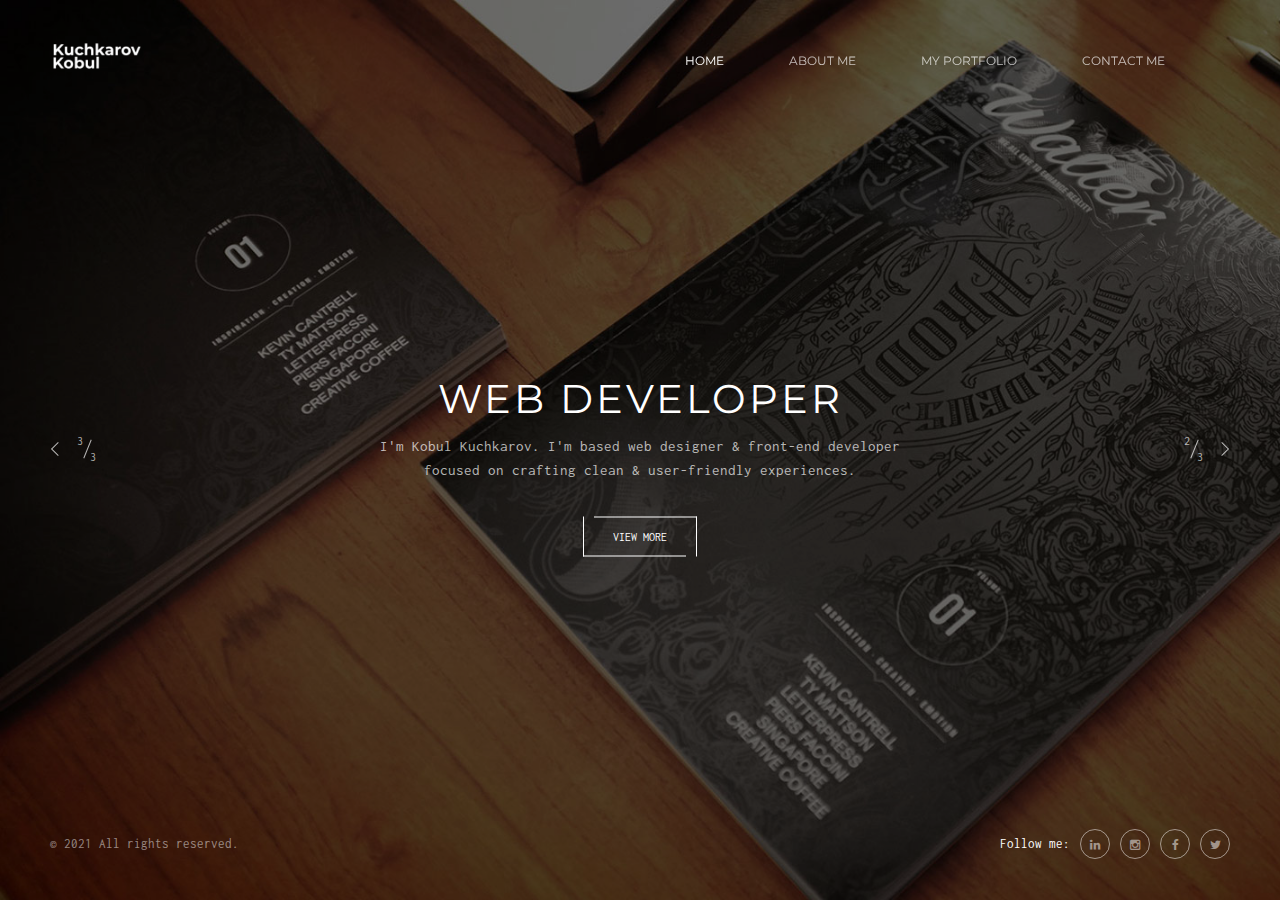
==== commit 34d3b753: "Done!" ====
--- a/docs/index.html
+++ b/docs/index.html
@@ -1,5 +1,5 @@
 <!DOCTYPE html>
-<html>
+<html lang="en">
 <head>
     <meta http-equiv="content-type" content="text/html; charset=utf-8" />
     <meta name="format-detection" content="telephone=no" />
@@ -17,13 +17,6 @@
     <link href="css/style.css" rel="stylesheet" type="text/css" />
     <link href="css/swiper.css" rel="stylesheet" type="text/css" />
     <link href="css/boxesFx.css" rel="stylesheet" type="text/css" />
-    <!--[if lt IE 9]>
-        <link rel="stylesheet" type="text/css" href="css/ie8-and-down.css" />
-    <![endif]-->
-    <!--[if IE 9]>
-        <link href="css/ie9.css" rel="stylesheet" type="text/css" />
-    <![endif]-->
-
     <link rel="shortcut icon" href="img/favicon.ico" />
     <title>Portfolio - Kobul Kuchkarov</title>
 </head>
@@ -36,7 +29,7 @@
             <div class="wide-container-fluid">
                 <div class="row">
                     <div class="col-xs-6 col-sm-2">
-                        <a class="logo" href="index.html"><img src="img/logo1.png" alt="" /></a>  
+                        <a class="logo" href="index"><img src="img/logo1.png" alt="" /></a>  
                     </div>
                     <div class="col-xs-6 col-sm-10 text-right">
 
@@ -48,19 +41,19 @@
                                 <nav class="text-left clearfix">
                                     <ul>
                                         <li class="active">
-                                        <a href="index.html">Home</a>
+                                        <a href="index">Home</a>
                                         <span class="toggle-icon"></span>
                                     </li>
                                     <li>
-                                        <a href="about.html">About Me</a>
+                                        <a href="about">About Me</a>
                                         <span class="toggle-icon"></span>
                                     </li>
                                     <li>
-                                        <a href="portfolio.html">My portfolio</a>
+                                        <a href="portfolio">My portfolio</a>
                                         <span class="toggle-icon"></span>
                                     </li>
                                     <li>
-                                        <a href="contacts.html">Contact Me</a>
+                                        <a href="contacts">Contact Me</a>
                                         <span class="toggle-icon"></span>
                                     </li>
                                     </ul>
@@ -69,9 +62,10 @@
 
                             <div class="follow style-1">
                                 <span class="title">Follow me:</span>
+                                <a class="entry" href="https://linkedin.com/in/kobul-kuchkarov-320b70198/" target="_blank"><i class="fa fa-linkedin"></i></a>
                                 <a class="entry" href="https://www.instagram.com/kkchkrv/" target="_blank"><i class="fa fa-instagram"></i></a>
-	                            <a class="entry" href="https://www.facebook.com/k.r.kuchkarov" target="_blank"><i class="fa fa-facebook"></i></a>    
-	                            <a class="entry" href="https://twitter.com/KobulKuchkarov" target="_blank"><i class="fa fa-twitter"></i></a>
+                                <a class="entry" href="https://www.facebook.com/k.r.kuchkarov" target="_blank"><i class="fa fa-facebook"></i></a>
+                                <a class="entry" href="https://twitter.com/KobulKuchkarov" target="_blank"><i class="fa fa-twitter"></i></a>
                             </div>
                             
                         </div>
@@ -118,7 +112,7 @@
                                     </div>
                                     <div class="empty-space col-xs-b35"></div>
                                     <div class="text-animation delay-3">
-                                        <a href="about.html" class="button type-3 light">view more</a>
+                                        <a href="about" class="button type-3 light">view more</a>
                                     </div>
                                 </div>
                             </div>
@@ -136,7 +130,7 @@
                                     </div>
                                     <div class="empty-space col-xs-b35"></div>
                                     <div class="text-animation delay-3">
-                                        <a href="portfolio.html" class="button type-3 light">view more</a>
+                                        <a href="portfolio" class="button type-3 light">view more</a>
                                     </div>
                                 </div>
                             </div>
@@ -154,7 +148,7 @@
                                     </div>
                                     <div class="empty-space col-xs-b35"></div>
                                     <div class="text-animation delay-3">
-                                        <a href="contacts.html" class="button type-3 light">view more</a>
+                                        <a href="contacts" class="button type-3 light">view more</a>
                                     </div>
                                 </div>
                             </div>
@@ -180,8 +174,9 @@
                     <div class="col-md-6 col-xs-text-center col-md-text-right">
                         <div class="follow style-3">
                             <span class="title">Follow me:</span>
+                            <a class="entry" href="https://linkedin.com/in/kobul-kuchkarov-320b70198/" target="_blank"><i class="fa fa-linkedin"></i></a>
                             <a class="entry" href="https://www.instagram.com/kkchkrv/" target="_blank"><i class="fa fa-instagram"></i></a>
-                            <a class="entry" href="https://www.facebook.com/k.r.kuchkarov" target="_blank"><i class="fa fa-facebook"></i></a>    
+                            <a class="entry" href="https://www.facebook.com/k.r.kuchkarov" target="_blank"><i class="fa fa-facebook"></i></a>
                             <a class="entry" href="https://twitter.com/KobulKuchkarov" target="_blank"><i class="fa fa-twitter"></i></a>
                         </div>
                     </div>
